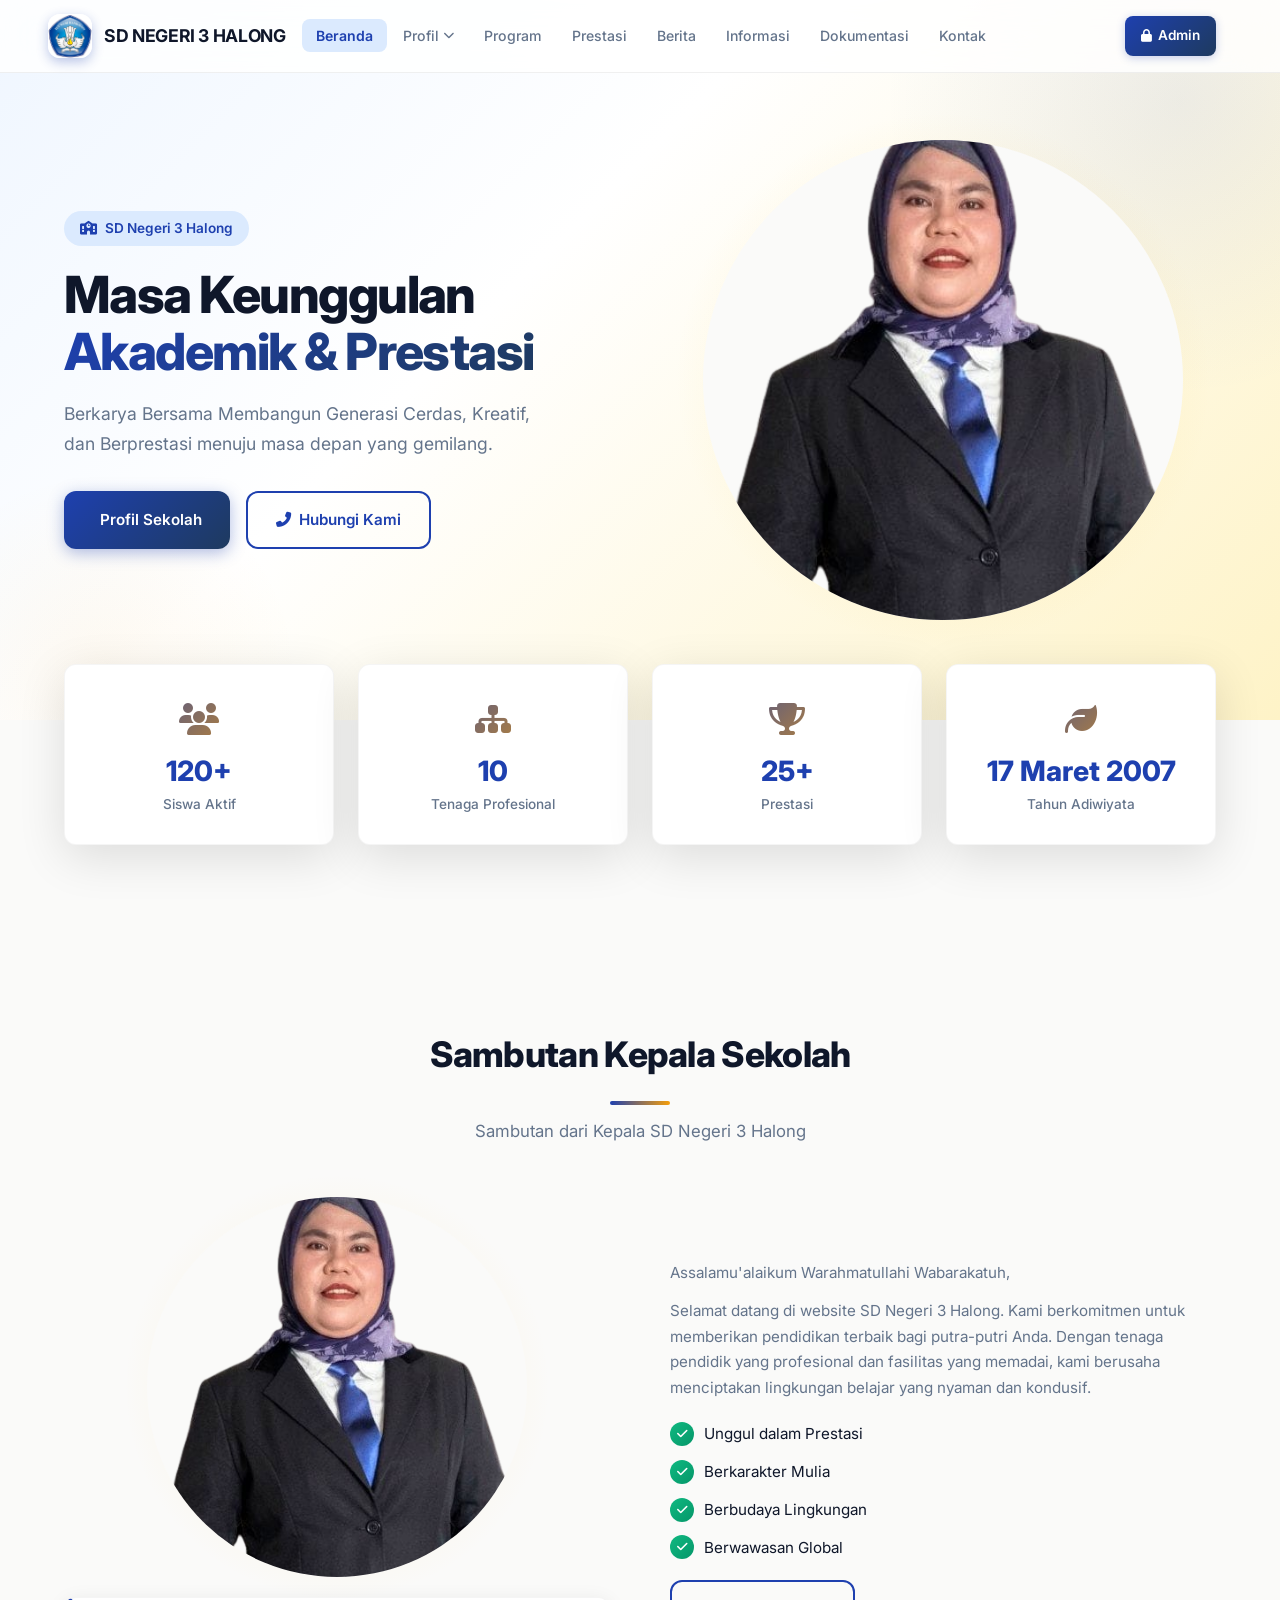
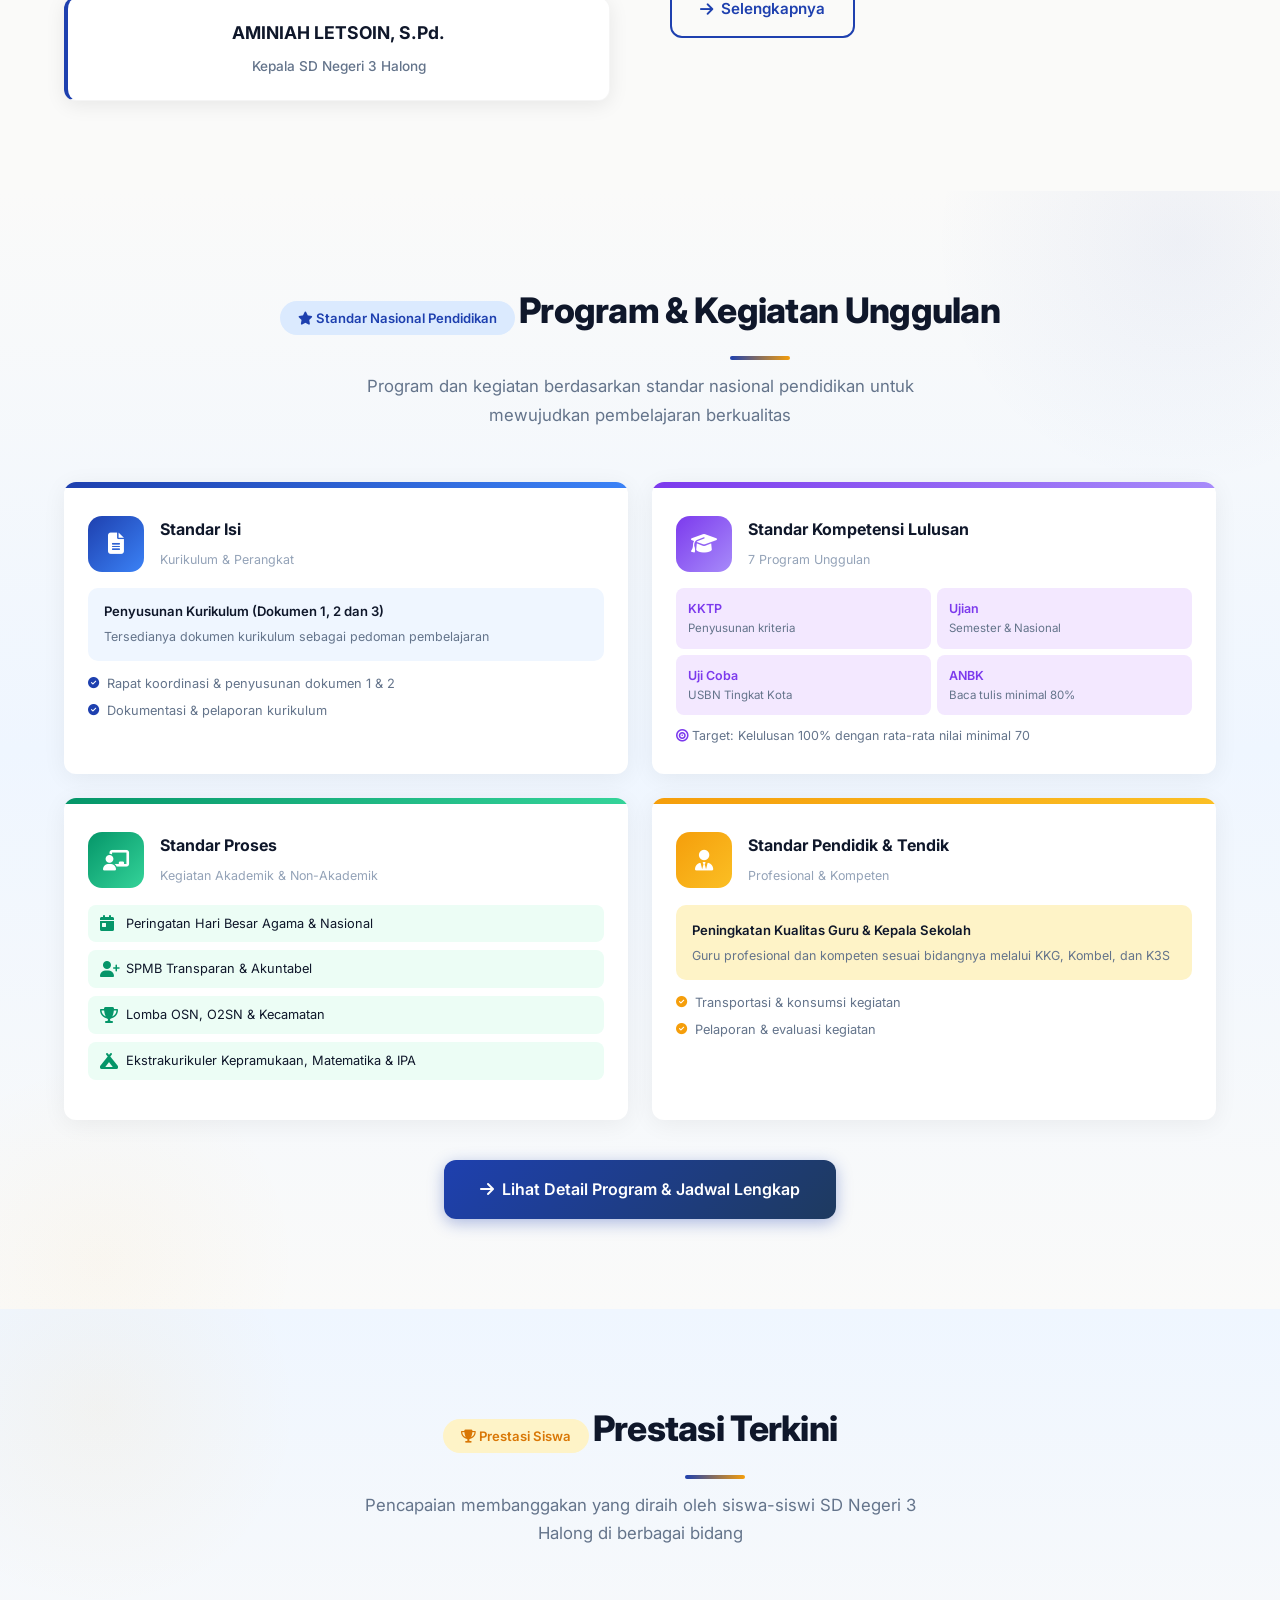
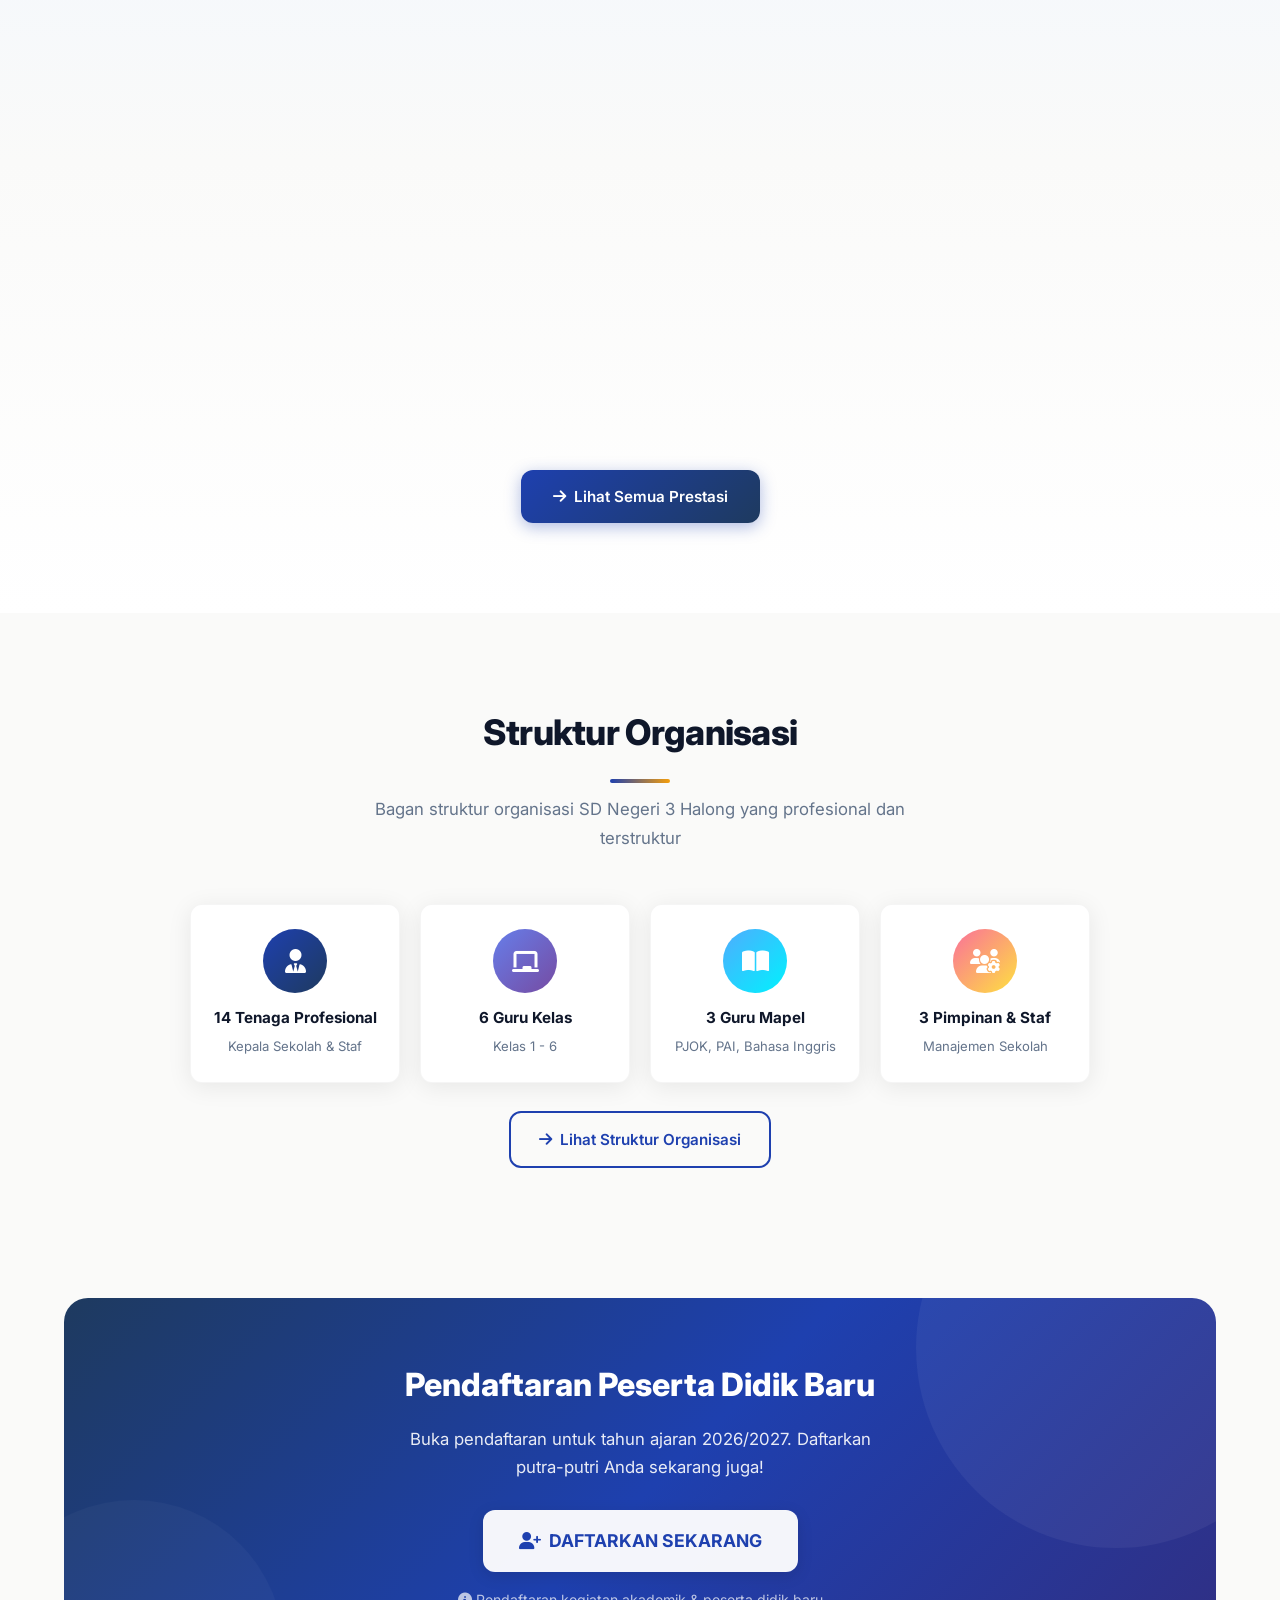
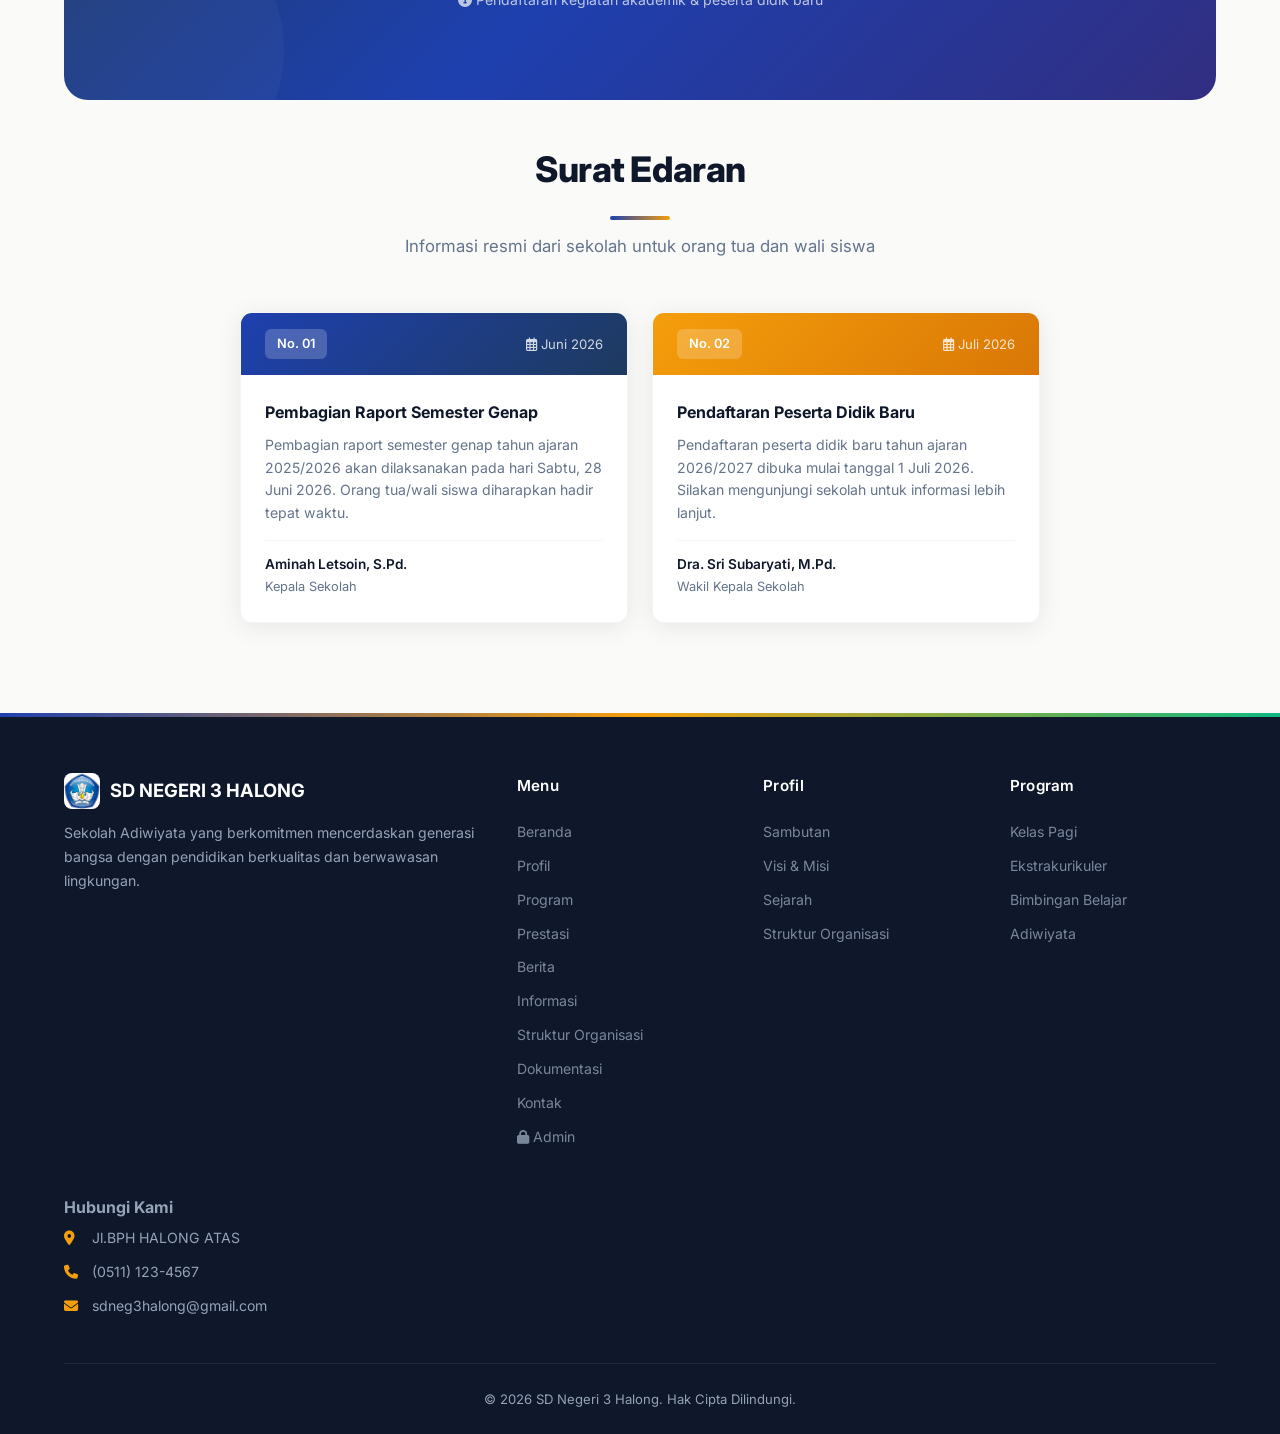
==== index.html @ df1441ca "Initial commit - Website SD Negeri 3 Halong" ====
<!DOCTYPE html>
<html lang="id">

<head>
  <meta charset="UTF-8">
  <meta name="viewport" content="width=device-width, initial-scale=1.0">
  <title>SD NEGERI 3 HALONG - Beranda</title>
  <link rel="stylesheet" href="styles.css">
  <link href="https://fonts.googleapis.com/css2?family=Inter:wght@400;500;600;700;800&display=swap" rel="stylesheet">
  <link rel="stylesheet" href="https://cdnjs.cloudflare.com/ajax/libs/font-awesome/6.5.0/css/all.min.css">
  <style>
    /* ===== PROGRAM UNGGULAN GRID RESPONSIVE ===== */
    .program-unggulan-grid {
      display: grid;
      grid-template-columns: repeat(2, 1fr);
      gap: 24px;
    }

    @media (max-width: 768px) {
      .program-unggulan-grid {
        grid-template-columns: 1fr;
      }
    }

    /* ===== PRESTASI HOVER ANIMATIONS (Beranda) ===== */
    #homePrestasiGrid .news-card {
      position: relative;
      overflow: hidden;
      transition: transform 0.4s cubic-bezier(.4, 0, .2, 1), box-shadow 0.4s cubic-bezier(.4, 0, .2, 1), border-color 0.4s ease;
    }

    /* Top accent bar that reveals on hover */
    #homePrestasiGrid .news-card::after {
      content: '';
      position: absolute;
      top: 0;
      left: 0;
      right: 0;
      height: 4px;
      background: linear-gradient(90deg, var(--primary), var(--accent));
      transform: scaleX(0);
      transition: transform .45s cubic-bezier(.4, 0, .2, 1);
      transform-origin: left;
      z-index: 5;
    }

    #homePrestasiGrid .news-card:hover::after {
      transform: scaleX(1);
    }

    /* Shine sweep overlay (GPU-accelerated) */
    #homePrestasiGrid .news-card::before {
      content: '';
      position: absolute;
      top: 0;
      left: 0;
      width: 50%;
      height: 100%;
      background: linear-gradient(90deg, transparent, rgba(255, 255, 255, .12), transparent);
      z-index: 4;
      transform: translateX(-150%);
      transition: transform .6s cubic-bezier(.4, 0, .2, 1);
      pointer-events: none;
    }

    #homePrestasiGrid .news-card:hover::before {
      transform: translateX(300%);
    }

    /* Image zoom on hover */
    #homePrestasiGrid .news-card .news-image img {
      transition: transform .6s cubic-bezier(.4, 0, .2, 1);
    }

    #homePrestasiGrid .news-card:hover .news-image img {
      transform: scale(1.15);
    }

    /* Subtle content highlight */
    #homePrestasiGrid .news-card .news-content {
      transition: background .4s ease;
    }

    #homePrestasiGrid .news-card:hover .news-content {
      background: linear-gradient(180deg, transparent, var(--primary-lighter));
    }

    /* Category badge slide-up */
    #homePrestasiGrid .news-card .news-image>span {
      transition: all .35s cubic-bezier(.4, 0, .2, 1);
      bottom: 10px !important;
    }

    #homePrestasiGrid .news-card:hover .news-image>span {
      transform: translateY(-4px);
      box-shadow: 0 4px 14px rgba(0, 0, 0, .18);
    }

    /* Title color shift */
    #homePrestasiGrid .news-card .news-content h3 {
      transition: color .35s ease;
    }

    #homePrestasiGrid .news-card:hover .news-content h3 {
      color: var(--primary);
    }

    /* Arrow animation on read-more */
    #homePrestasiGrid .news-card .read-more i {
      transition: transform .35s ease;
    }

    #homePrestasiGrid .news-card:hover .read-more i {
      transform: translateX(6px);
    }

    /* Date badge subtle highlight (no layout shift) */
    #homePrestasiGrid .news-card .news-date {
      transition: background .35s ease, color .35s ease, box-shadow .35s ease;
      padding: 3px 12px;
      border-radius: 6px;
      background: var(--primary-lighter);
      color: var(--primary);
    }

    #homePrestasiGrid .news-card:hover .news-date {
      background: var(--primary);
      color: #fff;
      box-shadow: 0 2px 10px rgba(30, 64, 175, .25);
    }

    /* Hover lift is more dramatic */
    #homePrestasiGrid .news-card:hover {
      transform: translateY(-10px);
      box-shadow: 0 20px 50px rgba(0, 0, 0, .14);
      border-color: var(--primary-light);
    }
  </style>
</head>

<body>
  <!-- NAVBAR -->
  <nav class="navbar">
    <div class="container navbar-content">
      <a href="index.html" class="nav-brand">
        <div class="nav-logo-icon">
          <img src="img/profil/logo.jpg" alt="SD NEGERI 3 HALONG">
        </div>
        <div>
          <h1>SD NEGERI 3 HALONG</h1>
        </div>
      </a>
      <button class="mobile-menu-btn" onclick="toggleMobileMenu()" aria-label="Menu">
        <i class="fas fa-bars"></i>
      </button>
      <ul class="nav-links" id="mobileMenu">
        <li><a href="index.html" class="active">Beranda</a></li>
        <li class="nav-item">
          <a href="sambutan.html">Profil <i class="fas fa-chevron-down dropdown-icon"></i></a>
          <div class="nav-dropdown">
            <a href="sambutan.html"><i class="fas fa-greeting"></i> Sambutan</a>
            <a href="visi-misi.html"><i class="fas fa-bullseye"></i> Visi & Misi</a>
            <a href="sejarah.html"><i class="fas fa-history"></i> Sejarah</a>
            <a href="guru.html"><i class="fas fa-sitemap"></i> Struktur Organisasi</a>
          </div>
        </li>
        <li><a href="program.html">Program</a></li>

        <li><a href="prestasi.html">Prestasi</a></li>
        <li><a href="berita.html">Berita</a></li>
        <li><a href="informasi.html">Informasi</a></li>
        <li><a href="galeri.html">Dokumentasi</a></li>
        <li><a href="kontak.html">Kontak</a></li>
      </ul>
      <a href="login.html" class="nav-login-link"><i class="fas fa-lock"></i> Admin</a>
    </div>
  </nav>

  <!-- HERO SECTION -->
  <section class="hero">
    <div class="container hero-content">
      <div class="hero-text">
        <span
          style="display: inline-flex; align-items: center; gap: 8px; background: var(--primary-light); color: var(--primary); padding: 6px 16px; border-radius: 20px; font-size: .85rem; font-weight: 600; margin-bottom: 20px;">
          <i class="fas fa-school"></i> SD Negeri 3 Halong
        </span>
        <h1>Masa Keunggulan<br><span>Akademik & Prestasi</span></h1>
        <p>Berkarya Bersama Membangun Generasi Cerdas, Kreatif, dan Berprestasi menuju masa depan yang gemilang.</p>
        <div class="hero-buttons">
          <a href="sambutan.html" class="btn btn-primary">
            <i class="fas fa-greeting"></i> Profil Sekolah
          </a>
          <a href="kontak.html" class="btn btn-outline">
            <i class="fas fa-phone-alt"></i> Hubungi Kami
          </a>
        </div>
      </div>
      <div class="hero-image">
        <div class="placeholder">
          <img src="img/profil/foto.png" alt="Profil SD Negeri 3 Halong">
        </div>
      </div>
    </div>
  </section>

  <!-- STATS -->
  <section class="section" style="padding-top: 0;">
    <div class="container">
      <div class="stats">
        <div class="stat-card animate-on-scroll">
          <div class="icon"><i class="fas fa-users"></i></div>
          <div class="number">120+</div>
          <div class="label">Siswa Aktif</div>
        </div>
        <div class="stat-card animate-on-scroll">
          <div class="icon"><i class="fas fa-sitemap"></i></div>
          <div class="number">10</div>
          <div class="label">Tenaga Profesional</div>
        </div>
        <div class="stat-card animate-on-scroll">
          <div class="icon"><i class="fas fa-trophy"></i></div>
          <div class="number">25+</div>
          <div class="label">Prestasi</div>
        </div>
        <div class="stat-card animate-on-scroll">
          <div class="icon"><i class="fas fa-leaf"></i></div>
          <div class="number">17 Maret 2007</div>
          <div class="label">Tahun Adiwiyata</div>
        </div>
      </div>
    </div>
  </section>

  <!-- SAMBUTAN -->
  <section class="section">
    <div class="container">
      <div class="section-title animate-on-scroll">
        <h2>Sambutan Kepala Sekolah</h2>
        <p>Sambutan dari Kepala SD Negeri 3 Halong</p>
      </div>
      <div class="about-content animate-on-scroll">
        <div class="about-image">
          <div class="kepsek-avatar">
            <img src="img/profil/foto.png" alt="Kepala SD Negeri 3 Halong">
          </div>
          <div class="kepsek-name-card">
            <h3>AMINIAH LETSOIN, S.Pd.</h3>
            <span>Kepala SD Negeri 3 Halong</span>
          </div>
        </div>
        <div class="about-text">
          <p>Assalamu'alaikum Warahmatullahi Wabarakatuh,</p>
          <p>Selamat datang di website SD Negeri 3 Halong. Kami berkomitmen untuk memberikan pendidikan terbaik bagi
            putra-putri Anda. Dengan tenaga pendidik yang profesional dan fasilitas yang memadai, kami berusaha
            menciptakan lingkungan belajar yang nyaman dan kondusif.</p>
          <ul class="about-list">
            <li><span class="check"><i class="fas fa-check"></i></span> Unggul dalam Prestasi</li>
            <li><span class="check"><i class="fas fa-check"></i></span> Berkarakter Mulia</li>
            <li><span class="check"><i class="fas fa-check"></i></span> Berbudaya Lingkungan</li>
            <li><span class="check"><i class="fas fa-check"></i></span> Berwawasan Global</li>
          </ul>
          <div style="margin-top: 20px;">
            <a href="sambutan.html" class="btn btn-outline">
              <i class="fas fa-arrow-right"></i> Selengkapnya
            </a>
          </div>
        </div>
      </div>
    </div>
  </section>

  <!-- PROGRAM UNGGULAN (BERDASARKAN PROGRAM BARU) -->
  <section class="section"
    style="background: linear-gradient(180deg, var(--bg) 0%, var(--primary-lighter) 50%, var(--bg) 100%); position: relative; overflow: hidden;">
    <div
      style="position: absolute; width: 500px; height: 500px; border-radius: 50%; background: radial-gradient(circle, rgba(30,64,175,.05) 0%, transparent 70%); top: -200px; right: -150px; pointer-events: none;">
    </div>
    <div
      style="position: absolute; width: 400px; height: 400px; border-radius: 50%; background: radial-gradient(circle, rgba(245,158,11,.04) 0%, transparent 70%); bottom: -150px; left: -100px; pointer-events: none;">
    </div>

    <div class="container" style="position: relative; z-index: 1;">
      <div class="section-title animate-on-scroll">
        <span
          style="display: inline-block; background: var(--primary-light); color: var(--primary); padding: 6px 18px; border-radius: 20px; font-size: .82rem; font-weight: 600; margin-bottom: 12px;">
          <i class="fas fa-star"></i> Standar Nasional Pendidikan
        </span>
        <h2>Program & Kegiatan Unggulan</h2>
        <p>Program dan kegiatan berdasarkan standar nasional pendidikan untuk mewujudkan pembelajaran berkualitas</p>
      </div>

      <div class="program-unggulan-grid">
        <!-- Standar Isi -->
        <div class="card animate-on-scroll"
          style="padding: 0; overflow: hidden; border: none; box-shadow: 0 4px 24px rgba(0,0,0,.06);"
          onmouseover="this.style.transform='translateY(-8px)';this.style.boxShadow='0 16px 40px rgba(0,0,0,.1)'"
          onmouseout="this.style.transform='';this.style.boxShadow='0 4px 24px rgba(0,0,0,.06)'">
          <div style="height: 6px; background: linear-gradient(90deg, #1e40af, #3b82f6);"></div>
          <div style="padding: 28px 24px;">
            <div style="display: flex; align-items: center; gap: 16px; margin-bottom: 16px;">
              <div
                style="width: 56px; height: 56px; border-radius: 14px; background: linear-gradient(135deg, #1e40af, #3b82f6); display: flex; align-items: center; justify-content: center; font-size: 1.3rem; color: #fff; flex-shrink: 0;">
                <i class="fas fa-file-alt"></i>
              </div>
              <div>
                <h3 style="font-size: 1rem; font-weight: 700; color: var(--text); margin-bottom: 2px;">Standar Isi</h3>
                <span style="font-size: .78rem; color: var(--text-lighter);">Kurikulum & Perangkat</span>
              </div>
            </div>
            <div
              style="background: var(--primary-lighter); border-radius: 10px; padding: 14px 16px; margin-bottom: 12px;">
              <p style="font-size: .82rem; color: var(--text); font-weight: 600; line-height: 1.5;">Penyusunan Kurikulum
                (Dokumen 1, 2 dan 3)</p>
              <p style="font-size: .78rem; color: var(--text-light); margin-top: 4px;">Tersedianya dokumen kurikulum
                sebagai pedoman pembelajaran</p>
            </div>
            <div style="display: flex; flex-direction: column; gap: 5px;">
              <div style="display: flex; align-items: center; gap: 8px; font-size: .8rem; color: var(--text-light);">
                <i class="fas fa-check-circle" style="color: #1e40af; font-size: .7rem;"></i> Rapat koordinasi &
                penyusunan dokumen 1 & 2
              </div>
              <div style="display: flex; align-items: center; gap: 8px; font-size: .8rem; color: var(--text-light);">
                <i class="fas fa-check-circle" style="color: #1e40af; font-size: .7rem;"></i> Dokumentasi & pelaporan
                kurikulum
              </div>
            </div>
          </div>
        </div>

        <!-- Standar Kompetensi Lulusan -->
        <div class="card animate-on-scroll"
          style="padding: 0; overflow: hidden; border: none; box-shadow: 0 4px 24px rgba(0,0,0,.06); transition-delay: .1s;"
          onmouseover="this.style.transform='translateY(-8px)';this.style.boxShadow='0 16px 40px rgba(0,0,0,.1)'"
          onmouseout="this.style.transform='';this.style.boxShadow='0 4px 24px rgba(0,0,0,.06)'">
          <div style="height: 6px; background: linear-gradient(90deg, #7c3aed, #a78bfa);"></div>
          <div style="padding: 28px 24px;">
            <div style="display: flex; align-items: center; gap: 16px; margin-bottom: 16px;">
              <div
                style="width: 56px; height: 56px; border-radius: 14px; background: linear-gradient(135deg, #7c3aed, #a78bfa); display: flex; align-items: center; justify-content: center; font-size: 1.3rem; color: #fff; flex-shrink: 0;">
                <i class="fas fa-graduation-cap"></i>
              </div>
              <div>
                <h3 style="font-size: 1rem; font-weight: 700; color: var(--text); margin-bottom: 2px;">Standar
                  Kompetensi Lulusan</h3>
                <span style="font-size: .78rem; color: var(--text-lighter);">7 Program Unggulan</span>
              </div>
            </div>
            <div style="display: grid; grid-template-columns: 1fr 1fr; gap: 6px; margin-bottom: 12px;">
              <div style="background: #f3e8ff; border-radius: 8px; padding: 10px 12px;">
                <p style="font-size: .78rem; font-weight: 600; color: #7c3aed;">KKTP</p>
                <p style="font-size: .72rem; color: var(--text-light);">Penyusunan kriteria</p>
              </div>
              <div style="background: #f3e8ff; border-radius: 8px; padding: 10px 12px;">
                <p style="font-size: .78rem; font-weight: 600; color: #7c3aed;">Ujian</p>
                <p style="font-size: .72rem; color: var(--text-light);">Semester & Nasional</p>
              </div>
              <div style="background: #f3e8ff; border-radius: 8px; padding: 10px 12px;">
                <p style="font-size: .78rem; font-weight: 600; color: #7c3aed;">Uji Coba</p>
                <p style="font-size: .72rem; color: var(--text-light);">USBN Tingkat Kota</p>
              </div>
              <div style="background: #f3e8ff; border-radius: 8px; padding: 10px 12px;">
                <p style="font-size: .78rem; font-weight: 600; color: #7c3aed;">ANBK</p>
                <p style="font-size: .72rem; color: var(--text-light);">Baca tulis minimal 80%</p>
              </div>
            </div>
            <p style="font-size: .78rem; color: var(--text-light); line-height: 1.5;"><i class="fas fa-bullseye"
                style="color: #7c3aed;"></i> Target: Kelulusan 100% dengan rata-rata nilai minimal 70</p>
          </div>
        </div>

        <!-- Standar Proses -->
        <div class="card animate-on-scroll"
          style="padding: 0; overflow: hidden; border: none; box-shadow: 0 4px 24px rgba(0,0,0,.06); transition-delay: .2s;"
          onmouseover="this.style.transform='translateY(-8px)';this.style.boxShadow='0 16px 40px rgba(0,0,0,.1)'"
          onmouseout="this.style.transform='';this.style.boxShadow='0 4px 24px rgba(0,0,0,.06)'">
          <div style="height: 6px; background: linear-gradient(90deg, #059669, #34d399);"></div>
          <div style="padding: 28px 24px;">
            <div style="display: flex; align-items: center; gap: 16px; margin-bottom: 16px;">
              <div
                style="width: 56px; height: 56px; border-radius: 14px; background: linear-gradient(135deg, #059669, #34d399); display: flex; align-items: center; justify-content: center; font-size: 1.3rem; color: #fff; flex-shrink: 0;">
                <i class="fas fa-chalkboard-teacher"></i>
              </div>
              <div>
                <h3 style="font-size: 1rem; font-weight: 700; color: var(--text); margin-bottom: 2px;">Standar Proses
                </h3>
                <span style="font-size: .78rem; color: var(--text-lighter);">Kegiatan Akademik & Non-Akademik</span>
              </div>
            </div>
            <div style="display: flex; flex-direction: column; gap: 8px; margin-bottom: 12px;">
              <div
                style="display: flex; align-items: center; gap: 10px; padding: 8px 12px; background: #ecfdf5; border-radius: 8px;">
                <i class="fas fa-calendar-day" style="color: #059669; width: 16px;"></i>
                <span style="font-size: .8rem; color: var(--text);">Peringatan Hari Besar Agama & Nasional</span>
              </div>
              <div
                style="display: flex; align-items: center; gap: 10px; padding: 8px 12px; background: #ecfdf5; border-radius: 8px;">
                <i class="fas fa-user-plus" style="color: #059669; width: 16px;"></i>
                <span style="font-size: .8rem; color: var(--text);">SPMB Transparan & Akuntabel</span>
              </div>
              <div
                style="display: flex; align-items: center; gap: 10px; padding: 8px 12px; background: #ecfdf5; border-radius: 8px;">
                <i class="fas fa-trophy" style="color: #059669; width: 16px;"></i>
                <span style="font-size: .8rem; color: var(--text);">Lomba OSN, O2SN & Kecamatan</span>
              </div>
              <div
                style="display: flex; align-items: center; gap: 10px; padding: 8px 12px; background: #ecfdf5; border-radius: 8px;">
                <i class="fas fa-campground" style="color: #059669; width: 16px;"></i>
                <span style="font-size: .8rem; color: var(--text);">Ekstrakurikuler Kepramukaan, Matematika & IPA</span>
              </div>
            </div>
          </div>
        </div>

        <!-- Standar Pendidik dan Tenaga Kependidikan -->
        <div class="card animate-on-scroll"
          style="padding: 0; overflow: hidden; border: none; box-shadow: 0 4px 24px rgba(0,0,0,.06); transition-delay: .3s;"
          onmouseover="this.style.transform='translateY(-8px)';this.style.boxShadow='0 16px 40px rgba(0,0,0,.1)'"
          onmouseout="this.style.transform='';this.style.boxShadow='0 4px 24px rgba(0,0,0,.06)'">
          <div style="height: 6px; background: linear-gradient(90deg, #f59e0b, #fbbf24);"></div>
          <div style="padding: 28px 24px;">
            <div style="display: flex; align-items: center; gap: 16px; margin-bottom: 16px;">
              <div
                style="width: 56px; height: 56px; border-radius: 14px; background: linear-gradient(135deg, #f59e0b, #fbbf24); display: flex; align-items: center; justify-content: center; font-size: 1.3rem; color: #fff; flex-shrink: 0;">
                <i class="fas fa-user-tie"></i>
              </div>
              <div>
                <h3 style="font-size: 1rem; font-weight: 700; color: var(--text); margin-bottom: 2px;">Standar Pendidik
                  & Tendik</h3>
                <span style="font-size: .78rem; color: var(--text-lighter);">Profesional & Kompeten</span>
              </div>
            </div>
            <div style="background: #fef3c7; border-radius: 10px; padding: 14px 16px; margin-bottom: 12px;">
              <p style="font-size: .82rem; font-weight: 600; color: var(--text);">Peningkatan Kualitas Guru & Kepala
                Sekolah</p>
              <p style="font-size: .78rem; color: var(--text-light); margin-top: 4px;">Guru profesional dan kompeten
                sesuai bidangnya melalui KKG, Kombel, dan K3S</p>
            </div>
            <div style="display: flex; flex-direction: column; gap: 5px;">
              <div style="display: flex; align-items: center; gap: 8px; font-size: .8rem; color: var(--text-light);">
                <i class="fas fa-check-circle" style="color: #f59e0b; font-size: .7rem;"></i> Transportasi & konsumsi
                kegiatan
              </div>
              <div style="display: flex; align-items: center; gap: 8px; font-size: .8rem; color: var(--text-light);">
                <i class="fas fa-check-circle" style="color: #f59e0b; font-size: .7rem;"></i> Pelaporan & evaluasi
                kegiatan
              </div>
            </div>
          </div>
        </div>
      </div>

      <div style="text-align: center; margin-top: 40px;" class="animate-on-scroll">
        <a href="program.html" class="btn btn-primary" style="padding: 16px 36px; font-size: 1rem;">
          <i class="fas fa-arrow-right"></i> Lihat Detail Program & Jadwal Lengkap
        </a>
      </div>
    </div>
  </section>

  <!-- PRESTASI -->
  <section class="section"
    style="background: linear-gradient(180deg, var(--primary-lighter) 0%, var(--bg) 50%, var(--white) 100%); position: relative; overflow: hidden;">
    <div
      style="position: absolute; width: 400px; height: 400px; border-radius: 50%; background: radial-gradient(circle, rgba(245,158,11,.05) 0%, transparent 70%); top: -100px; left: -100px; pointer-events: none;">
    </div>
    <div class="container" style="position: relative; z-index: 1;">
      <div class="section-title animate-on-scroll">
        <span
          style="display: inline-block; background: var(--accent-light); color: var(--accent-dark); padding: 6px 18px; border-radius: 20px; font-size: .82rem; font-weight: 600; margin-bottom: 12px;">
          <i class="fas fa-trophy"></i> Prestasi Siswa
        </span>
        <h2>Prestasi Terkini</h2>
        <p>Pencapaian membanggakan yang diraih oleh siswa-siswi SD Negeri 3 Halong di berbagai bidang</p>
      </div>
      <div class="news-grid" id="homePrestasiGrid">
        <!-- Rendering dynamic... -->
      </div>
      <div style="text-align: center; margin-top: 36px;" class="animate-on-scroll">
        <a href="prestasi.html" class="btn btn-primary" style="padding: 14px 32px;">
          <i class="fas fa-arrow-right"></i> Lihat Semua Prestasi
        </a>
      </div>
    </div>
  </section>

  <!-- TENAGA PENDIDIK -->
  <section class="section" style="background: var(--bg);">
    <div class="container">
      <div class="section-title animate-on-scroll">
        <h2>Struktur Organisasi</h2>
        <p>Bagan struktur organisasi SD Negeri 3 Halong yang profesional dan terstruktur</p>
      </div>
      <div
        style="display: grid; grid-template-columns: repeat(auto-fit, minmax(200px, 1fr)); gap: 20px; max-width: 900px; margin: 0 auto;">
        <div class="card animate-on-scroll" style="text-align: center; padding: 24px 16px;">
          <div
            style="width: 64px; height: 64px; border-radius: 50%; background: linear-gradient(135deg, var(--primary), var(--primary-dark)); display: flex; align-items: center; justify-content: center; font-size: 1.5rem; color: #fff; margin: 0 auto 12px;">
            <i class="fas fa-user-tie"></i>
          </div>
          <h4 style="font-size: .95rem; font-weight: 700; margin-bottom: 4px;">14 Tenaga Profesional</h4>
          <p style="font-size: .82rem; color: var(--text-light);">Kepala Sekolah & Staf</p>
        </div>
        <div class="card animate-on-scroll" style="text-align: center; padding: 24px 16px;">
          <div
            style="width: 64px; height: 64px; border-radius: 50%; background: linear-gradient(135deg, #667eea, #764ba2); display: flex; align-items: center; justify-content: center; font-size: 1.5rem; color: #fff; margin: 0 auto 12px;">
            <i class="fas fa-chalkboard"></i>
          </div>
          <h4 style="font-size: .95rem; font-weight: 700; margin-bottom: 4px;">6 Guru Kelas</h4>
          <p style="font-size: .82rem; color: var(--text-light);">Kelas 1 - 6</p>
        </div>
        <div class="card animate-on-scroll" style="text-align: center; padding: 24px 16px;">
          <div
            style="width: 64px; height: 64px; border-radius: 50%; background: linear-gradient(135deg, #4facfe, #00f2fe); display: flex; align-items: center; justify-content: center; font-size: 1.5rem; color: #fff; margin: 0 auto 12px;">
            <i class="fas fa-book-open"></i>
          </div>
          <h4 style="font-size: .95rem; font-weight: 700; margin-bottom: 4px;">3 Guru Mapel</h4>
          <p style="font-size: .82rem; color: var(--text-light);">PJOK, PAI, Bahasa Inggris</p>
        </div>
        <div class="card animate-on-scroll" style="text-align: center; padding: 24px 16px;">
          <div
            style="width: 64px; height: 64px; border-radius: 50%; background: linear-gradient(135deg, #fa709a, #fee140); display: flex; align-items: center; justify-content: center; font-size: 1.5rem; color: #fff; margin: 0 auto 12px;">
            <i class="fas fa-users-cog"></i>
          </div>
          <h4 style="font-size: .95rem; font-weight: 700; margin-bottom: 4px;">3 Pimpinan & Staf</h4>
          <p style="font-size: .82rem; color: var(--text-light);">Manajemen Sekolah</p>
        </div>
      </div>
      <div style="text-align: center; margin-top: 28px;">
        <a href="guru.html" class="btn btn-outline">
          <i class="fas fa-arrow-right"></i> Lihat Struktur Organisasi
        </a>
      </div>
    </div>
  </section>



  <!-- CTA PENDAFTARAN -->
  <section class="section" style="padding: 40px 0;">
    <div class="container">
      <div class="cta" style="padding: 60px 40px;">
        <h2>Pendaftaran Peserta Didik Baru</h2>
        <p>Buka pendaftaran untuk tahun ajaran 2026/2027. Daftarkan putra-putri Anda sekarang juga!</p>
        <a href="kontak.html" class="btn btn-white" style="font-size: 1.1rem; padding: 16px 36px;">
          <i class="fas fa-user-plus"></i> DAFTARKAN SEKARANG
        </a>
        <p style="margin-top: 16px; font-size: .88rem; opacity: .7;">
          <i class="fas fa-info-circle"></i> Pendaftaran kegiatan akademik & peserta didik baru
        </p>
      </div>
    </div>
  </section>

  <!-- SURAT EDARAN -->
  <section class="section" style="padding-top: 0;">
    <div class="container">
      <div class="section-title animate-on-scroll">
        <h2>Surat Edaran</h2>
        <p>Informasi resmi dari sekolah untuk orang tua dan wali siswa</p>
      </div>
      <div
        style="display: grid; grid-template-columns: repeat(auto-fit, minmax(340px, 1fr)); gap: 24px; max-width: 800px; margin: 0 auto;">
        <div class="card animate-on-scroll" style="padding: 0; overflow: hidden;">
          <div
            style="background: linear-gradient(135deg, var(--primary), var(--primary-dark)); padding: 16px 24px; display: flex; justify-content: space-between; align-items: center;">
            <span
              style="background: rgba(255,255,255,.2); color: #fff; padding: 4px 12px; border-radius: 6px; font-size: .8rem; font-weight: 600;">No.
              01</span>
            <span style="color: rgba(255,255,255,.8); font-size: .82rem;"><i class="far fa-calendar-alt"></i> Juni
              2026</span>
          </div>
          <div style="padding: 24px;">
            <h3 style="font-size: 1rem; font-weight: 700; margin-bottom: 8px;">Pembagian Raport Semester Genap</h3>
            <p style="font-size: .88rem; color: var(--text-light); line-height: 1.6; margin-bottom: 16px;">Pembagian
              raport semester genap tahun ajaran 2025/2026 akan dilaksanakan pada hari Sabtu, 28 Juni 2026. Orang
              tua/wali siswa diharapkan hadir tepat waktu.</p>
            <div style="padding-top: 12px; border-top: 1px solid #f1f5f9;">
              <p style="font-size: .85rem; font-weight: 600;">Aminah Letsoin, S.Pd.</p>
              <p style="font-size: .8rem; color: var(--text-light);">Kepala Sekolah</p>
            </div>
          </div>
        </div>
        <div class="card animate-on-scroll" style="padding: 0; overflow: hidden;">
          <div
            style="background: linear-gradient(135deg, #f59e0b, #d97706); padding: 16px 24px; display: flex; justify-content: space-between; align-items: center;">
            <span
              style="background: rgba(255,255,255,.2); color: #fff; padding: 4px 12px; border-radius: 6px; font-size: .8rem; font-weight: 600;">No.
              02</span>
            <span style="color: rgba(255,255,255,.8); font-size: .82rem;"><i class="far fa-calendar-alt"></i> Juli
              2026</span>
          </div>
          <div style="padding: 24px;">
            <h3 style="font-size: 1rem; font-weight: 700; margin-bottom: 8px;">Pendaftaran Peserta Didik Baru</h3>
            <p style="font-size: .88rem; color: var(--text-light); line-height: 1.6; margin-bottom: 16px;">Pendaftaran
              peserta didik baru tahun ajaran 2026/2027 dibuka mulai tanggal 1 Juli 2026. Silakan mengunjungi sekolah
              untuk informasi lebih lanjut.</p>
            <div style="padding-top: 12px; border-top: 1px solid #f1f5f9;">
              <p style="font-size: .85rem; font-weight: 600;">Dra. Sri Subaryati, M.Pd.</p>
              <p style="font-size: .8rem; color: var(--text-light);">Wakil Kepala Sekolah</p>
            </div>
          </div>
        </div>
      </div>
    </div>
  </section>

  <!-- FOOTER -->
  <footer class="footer">
    <div class="container">
      <div class="footer-grid">
        <div class="footer-brand">
          <div class="footer-logo">
            <img src="img/profil/logo.jpg" alt="SD NEGERI 3 HALONG">
            <span>SD NEGERI 3 HALONG</span>
          </div>
          <p>Sekolah Adiwiyata yang berkomitmen mencerdaskan generasi bangsa dengan pendidikan berkualitas dan
            berwawasan lingkungan.</p>
        </div>
        <div class="footer-links">
          <h4>Menu</h4>
          <ul>
            <li><a href="index.html">Beranda</a></li>
            <li><a href="sambutan.html">Profil</a></li>
            <li><a href="program.html">Program</a></li>

            <li><a href="prestasi.html">Prestasi</a></li>
            <li><a href="berita.html">Berita</a></li>
            <li><a href="informasi.html">Informasi</a></li>
            <li><a href="guru.html">Struktur Organisasi</a></li>
            <li><a href="galeri.html">Dokumentasi</a></li>
            <li><a href="kontak.html">Kontak</a></li>
            <li><a href="login.html"><i class="fas fa-lock"></i> Admin</a></li>
          </ul>
        </div>
        <div class="footer-links">
          <h4>Profil</h4>
          <ul>
            <li><a href="sambutan.html">Sambutan</a></li>
            <li><a href="visi-misi.html">Visi & Misi</a></li>
            <li><a href="sejarah.html">Sejarah</a></li>
            <li><a href="guru.html">Struktur Organisasi</a></li>
          </ul>
        </div>
        <div class="footer-links">
          <h4>Program</h4>
          <ul>
            <li><a href="program.html">Kelas Pagi</a></li>
            <li><a href="program.html">Ekstrakurikuler</a></li>
            <li><a href="program.html">Bimbingan Belajar</a></li>
            <li><a href="program.html">Adiwiyata</a></li>
          </ul>
        </div>
        <div class="footer-contact">
          <h4>Hubungi Kami</h4>
          <p><i class="fas fa-map-marker-alt"></i> Jl.BPH HALONG ATAS</p>
          <p><i class="fas fa-phone"></i> (0511) 123-4567</p>
          <p><i class="fas fa-envelope"></i> sdneg3halong@gmail.com</p>
        </div>
      </div>
      <div class="footer-bottom">
        <p>&copy; 2026 SD Negeri 3 Halong. Hak Cipta Dilindungi.</p>
      </div>
    </div>
  </footer>

  <script src="script.js"></script>

  <script>
    // ========== DATA PRESTASI (sumber data static) ==========
    var prestasiData = [
      { "id": 1, "title": "Juara 1 Olimpiade Sains Tingkat Kota", "image": "img/IMG-20260706-WA0096.jpg", "category": "Akademik", "date": "2026", "description": "Siswa SD Negeri 3 Halong meraih juara 1 Olimpiade Sains tingkat Kota Banjarmasin" },
      { "id": 2, "title": "Juara 2 Sepak Bola Antar Sekolah", "image": "img/IMG-20260706-WA0097.jpg", "category": "Olahraga", "date": "2026", "description": "Tim sepak bola SD Negeri 3 Halong meraih juara 2 dalam turnamen antar sekolah se-Kota Banjarmasin" },
      { "id": 3, "title": "Juara 1 Pidato Bahasa Indonesia", "image": "img/IMG-20260706-WA0098.jpg", "category": "Non-Akademik", "date": "2025", "description": "Siswa SD Negeri 3 Halong meraih juara 1 lomba pidato Bahasa Indonesia tingkat kabupaten" },
      { "id": 4, "title": "Penghargaan Sekolah Adiwiyata", "image": "img/IMG-20260706-WA0099.jpg", "category": "Penghargaan", "date": "2025", "description": "SD Negeri 3 Halong menerima penghargaan sebagai Sekolah Adiwiyata atas kepedulian terhadap lingkungan" },
      { "id": 5, "title": "Juara 3 Lomba Mewarnai Tingkat Provinsi", "image": "img/IMG-20260706-WA0100.jpg", "category": "Non-Akademik", "date": "2025", "description": "Siswa kelas 1 SD Negeri 3 Halong meraih juara 3 lomba mewarnai tingkat Provinsi Kalimantan Selatan" },
      { "id": 6, "title": "Medali Emas OSN Matematika", "image": "img/IMG-20260706-WA0101.jpg", "category": "Akademik", "date": "2024", "description": "Meraih medali emas Olimpiade Sains Nasional (OSN) bidang Matematika tingkat kota" },
      { "id": 7, "title": "Juara 3 Lomba Kaligrafi Tingkat Kota", "image": "img/IMG-20260706-WA0102.jpg", "category": "Non-Akademik", "date": "2024", "description": "Siswi SD Negeri 3 Halong meraih juara 3 lomba kaligrafi tingkat Kota Banjarmasin" },
      { "id": 8, "title": "Penghargaan Sekolah Sehat Tingkat Provinsi", "image": "img/IMG-20260706-WA0103.jpg", "category": "Penghargaan", "date": "2024", "description": "SD Negeri 3 Halong menerima penghargaan sebagai Sekolah Sehat tingkat Provinsi Kalimantan Selatan" },
      { "id": 9, "title": "Juara 1 Lomba Baca Puisi Tingkat Kota", "image": "img/IMG-20260706-WA0104.jpg", "category": "Non-Akademik", "date": "2024", "description": "Siswi SD Negeri 3 Halong meraih juara 1 lomba baca puisi tingkat Kota Banjarmasin" },
      { "id": 10, "title": "Juara 2 Cerdas Cermat Tingkat Kecamatan", "image": "img/IMG-20260706-WA0105.jpg", "category": "Akademik", "date": "2024", "description": "Tim cerdas cermat SD Negeri 3 Halong meraih juara 2 tingkat Kecamatan Halong" },
      { "id": 11, "title": "Juara 3 Lomba Menggambar Tingkat Provinsi", "image": "img/IMG-20260706-WA0106.jpg", "category": "Non-Akademik", "date": "2023", "description": "Siswa SD Negeri 3 Halong meraih juara 3 lomba menggambar tingkat Provinsi Kalimantan Selatan" },
      { "id": 12, "title": "Penghargaan Sekolah Ramah Anak", "image": "img/IMG-20260706-WA0107.jpg", "category": "Penghargaan", "date": "2023", "description": "SD Negeri 3 Halong menerima penghargaan sebagai Sekolah Ramah Anak dari Pemerintah Kota" },
      { "id": 13, "title": "Juara 1 Lomba Tari Tradisional Tingkat Kota", "image": "img/IMG-20260706-WA0108.jpg", "category": "Non-Akademik", "date": "2026", "description": "Siswi SD Negeri 3 Halong meraih juara 1 lomba tari tradisional tingkat Kota Banjarmasin" },
      { "id": 14, "title": "Juara 2 Pramuka Tingkat Kecamatan", "image": "img/IMG-20260706-WA0109.jpg", "category": "Non-Akademik", "date": "2026", "description": "Regu Pramuka SD Negeri 3 Halong meraih juara 2 dalam lomba pramuka tingkat Kecamatan Halong" },
      { "id": 15, "title": "Juara Harapan 1 Olimpiade IPA Tingkat Provinsi", "image": "img/IMG-20260706-WA0110.jpg", "category": "Akademik", "date": "2026", "description": "Siswa SD Negeri 3 Halong meraih juara harapan 1 Olimpiade IPA tingkat Provinsi Kalimantan Selatan" },
      { "id": 16, "title": "Penghargaan Sekolah Inklusi Terbaik", "image": "img/IMG-20260706-WA0111.jpg", "category": "Penghargaan", "date": "2026", "description": "SD Negeri 3 Halong menerima penghargaan sebagai Sekolah Inklusi Terbaik dari Dinas Pendidikan Kota" },
      { "id": 17, "title": "Juara 1 Lomba Cipta Puisi Tingkat Provinsi", "image": "img/IMG-20260706-WA0112.jpg", "category": "Non-Akademik", "date": "2026", "description": "Siswi SD Negeri 3 Halong meraih juara 1 lomba cipta puisi tingkat Provinsi Kalimantan Selatan" },
      { "id": 18, "title": "Juara 2 Tenis Meja Tingkat Kota", "image": "img/IMG-20260706-WA0113.jpg", "category": "Olahraga", "date": "2026", "description": "Siswa SD Negeri 3 Halong meraih juara 2 tenis meja dalam ajang O2SN tingkat Kota Banjarmasin" },
      { "id": 19, "title": "Juara Harapan 1 Olimpiade Matematika Tingkat Provinsi", "image": "img/IMG-20260706-WA0114.jpg", "category": "Akademik", "date": "2025", "description": "Siswa SD Negeri 3 Halong meraih juara harapan 1 Olimpiade Matematika tingkat Provinsi Kalimantan Selatan" },
      { "id": 20, "title": "Penghargaan Sekolah Adiwiyata Mandiri", "image": "img/IMG-20260706-WA0115.jpg", "category": "Penghargaan", "date": "2025", "description": "SD Negeri 3 Halong menerima penghargaan sebagai Sekolah Adiwiyata Mandiri dari Kementerian Lingkungan Hidup" },
      { "id": 21, "title": "Juara 1 Lomba MTQ Tingkat Kecamatan", "image": "img/IMG-20260706-WA0120.jpg", "category": "Non-Akademik", "date": "2026", "description": "Siswa SD Negeri 3 Halong meraih juara 1 Musabaqah Tilawatil Quran (MTQ) tingkat Kecamatan Halong" },
      { "id": 22, "title": "Juara 3 Bulu Tangkis Tingkat Kota", "image": "img/IMG-20260706-WA0121.jpg", "category": "Olahraga", "date": "2026", "description": "Siswa SD Negeri 3 Halong meraih juara 3 cabang olahraga bulu tangkis dalam ajang O2SN tingkat Kota Banjarmasin" },
      { "id": 23, "title": "Juara 2 Lomba Pidato Bahasa Inggris", "image": "img/IMG-20260706-WA0122.jpg", "category": "Non-Akademik", "date": "2025", "description": "Siswi SD Negeri 3 Halong meraih juara 2 lomba pidato Bahasa Inggris tingkat Kota Banjarmasin" },
      { "id": 24, "title": "Penghargaan Sekolah Bebas Narkoba", "image": "img/IMG-20260706-WA0123.jpg", "category": "Penghargaan", "date": "2025", "description": "SD Negeri 3 Halong menerima penghargaan sebagai Sekolah Bebas Narkoba dari Badan Narkotika Nasional Kota" },
      { "id": 25, "title": "Juara 1 Lomba PBB Tingkat Kota", "image": "img/IMG-20260706-WA0124.jpg", "category": "Non-Akademik", "date": "2026", "description": "Regu PBB SD Negeri 3 Halong meraih juara 1 lomba Peraturan Baris Berbaris (PBB) tingkat Kota Banjarmasin" },
      { "id": 26, "title": "Juara Harapan 1 Karya Ilmiah Remaja", "image": "img/IMG-20260706-WA0125.jpg", "category": "Akademik", "date": "2026", "description": "Siswa SD Negeri 3 Halong meraih juara harapan 1 lomba Karya Ilmiah Remaja (KIR) tingkat Provinsi Kalimantan Selatan" },
      { "id": 27, "title": "Juara 2 Fashion Show Tingkat Kota", "image": "img/IMG-20260706-WA0126.jpg", "category": "Non-Akademik", "date": "2026", "description": "Siswi SD Negeri 3 Halong meraih juara 2 lomba fashion show pakaian adat tingkat Kota Banjarmasin" }
    ];

    // ========== RENDER PRESTASI DI HALAMAN BERANDA ==========
    const PRESTASI_ADMIN_KEY = 'sdN3Halong_prestasi_admin';

    const categoryColors = {
      'Akademik': { bg: '#dbeafe', text: '#2563eb', icon: 'fa-graduation-cap', gradient: 'linear-gradient(135deg, #667eea, #764ba2)' },
      'Olahraga': { bg: '#dcfce7', text: '#16a34a', icon: 'fa-running', gradient: 'linear-gradient(135deg, #f093fb, #f5576c)' },
      'Non-Akademik': { bg: '#f3e8ff', text: '#9333ea', icon: 'fa-palette', gradient: 'linear-gradient(135deg, #4facfe, #00f2fe)' },
      'Penghargaan': { bg: '#fef3c7', text: '#d97706', icon: 'fa-award', gradient: 'linear-gradient(135deg, #43e97b, #38f9d7)' }
    };

    function getAllPrestasi() {
      var staticData = prestasiData.map(function (item, idx) {
        return Object.assign({}, item, { _isAdmin: false, _sortKey: idx });
      });
      var adminData = [];
      try {
        var raw = localStorage.getItem(PRESTASI_ADMIN_KEY);
        if (raw) adminData = JSON.parse(raw);
      } catch (e) { }
      var adminMapped = adminData.map(function (item) {
        return {
          id: item.id, title: item.title, image: item.dataUrl,
          category: item.category, date: item.date, description: item.description,
          _isAdmin: true, _sortKey: Date.now() - new Date(item.createdAt || Date.now()).getTime()
        };
      });
      return adminMapped.concat(staticData);
    }

    function renderHomePrestasi() {
      var allPrestasi = getAllPrestasi();

      // Sort by date descending, then by newest first
      allPrestasi.sort(function (a, b) {
        var yearDiff = parseInt(b.date || 0) - parseInt(a.date || 0);
        if (yearDiff !== 0) return yearDiff;
        return b._sortKey - a._sortKey;
      });

      // Take top 3
      var top3 = allPrestasi.slice(0, 3);

      var container = document.getElementById('homePrestasiGrid');
      if (!container) return;

      if (top3.length === 0) {
        container.innerHTML = '<div style="text-align:center;padding:40px 20px;color:var(--text-light);grid-column:1/-1;"><i class="fas fa-trophy" style="font-size:3rem;color:#e2e8f0;margin-bottom:16px;display:block;"></i><p>Belum ada data prestasi.</p></div>';
        return;
      }

      container.innerHTML = top3.map(function (prestasi) {
        var colors = categoryColors[prestasi.category] || categoryColors['Akademik'];
        var hasImage = prestasi.image && (
          prestasi.image.startsWith('data:') || prestasi.image.startsWith('http') ||
          prestasi.image.startsWith('img/') || prestasi.image.startsWith('./')
        );

        return [
          '<div class="news-card animate-on-scroll">',
          '<div class="news-image" style="background: ' + (hasImage ? 'var(--bg-alt)' : colors.gradient) + '; position: relative;">',
          hasImage ? '<img src="' + prestasi.image + '" alt="' + prestasi.title.replace(/"/g, '&quot;') + '" style="width:100%;height:100%;object-fit:cover;position:absolute;inset:0;z-index:1;" onerror="this.style.display=\'none\'">' : '',
          '<i class="fas ' + colors.icon + '" style="color: rgba(255,255,255,.4); font-size: 3.5rem;' + (hasImage ? 'display:none;' : '') + '"></i>',
          '<span style="position:absolute;bottom:10px;left:10px;z-index:2;padding:4px 10px;border-radius:6px;font-size:.72rem;font-weight:600;background:rgba(255,255,255,.92);color:' + colors.text + ';display:inline-flex;align-items:center;gap:4px;">',
          '<i class="fas ' + colors.icon + '"></i> ' + prestasi.category,
          '</span>',
          '</div>',
          '<div class="news-content">',
          '<span class="news-date"><i class="fas fa-calendar-alt"></i> ' + (prestasi.date || '-') + '</span>',
          '<h3>' + prestasi.title + '</h3>',
          '<p>' + prestasi.description + '</p>',
          '<a href="prestasi.html" class="read-more" style="display: block; margin-top: 12px; color: var(--primary); font-weight: 600;">',
          'Lihat Prestasi <i class="fas fa-arrow-right"></i>',
          '</a>',
          '</div>',
          '</div>'
        ].join('');
      }).join('');
    }

    renderHomePrestasi();

    // Observe newly rendered cards for scroll animation
    setTimeout(function () {
      var cards = document.querySelectorAll('#homePrestasiGrid .animate-on-scroll');
      cards.forEach(function (el) {
        var rect = el.getBoundingClientRect();
        if (rect.top < window.innerHeight + 100) {
          el.classList.add('visible');
        }
      });
    }, 150);
  </script>
</body>

</html>
---- styles.css ----
/* ============================================================
   SD NEGERI 3 HALONG — Academic Premium Theme
   Color Palette: Navy Indigo + Warm Gold + Emerald
   ============================================================ */

/* ========== RESET & BASE ========== */
*, *::before, *::after {
  margin: 0;
  padding: 0;
  box-sizing: border-box;
}

:root {
  --primary: #1e40af;
  --primary-dark: #1e3a5f;
  --primary-darker: #0f172a;
  --primary-light: #dbeafe;
  --primary-lighter: #eff6ff;
  --accent: #f59e0b;
  --accent-dark: #d97706;
  --accent-light: #fef3c7;
  --secondary: #10b981;
  --secondary-light: #d1fae5;
  --text: #0f172a;
  --text-light: #64748b;
  --text-lighter: #94a3b8;
  --bg: #fafaf9;
  --bg-alt: #f1f5f9;
  --white: #ffffff;
  --shadow-sm: 0 1px 3px rgba(0,0,0,.06), 0 1px 2px rgba(0,0,0,.04);
  --shadow: 0 4px 24px rgba(0,0,0,.08);
  --shadow-lg: 0 12px 48px rgba(0,0,0,.12);
  --shadow-xl: 0 20px 60px rgba(0,0,0,.15);
  --radius: 12px;
  --radius-lg: 20px;
  --radius-xl: 24px;
  --transition: .3s cubic-bezier(.4,0,.2,1);
  --transition-slow: .5s cubic-bezier(.4,0,.2,1);
}

html { scroll-behavior: smooth; }

body {
  font-family: 'Inter', system-ui, -apple-system, sans-serif;
  color: var(--text);
  background: var(--bg);
  line-height: 1.7;
  overflow-x: hidden;
}

a { text-decoration: none; color: inherit; }
ul { list-style: none; }
img { max-width: 100%; display: block; }

::selection {
  background: var(--primary);
  color: #fff;
}

.container {
  max-width: 1200px;
  margin: 0 auto;
  padding: 0 24px;
}

/* ========== NAVBAR ========== */
.navbar {
  position: fixed;
  top: 0; left: 0; right: 0;
  z-index: 1000;
  background: rgba(255,255,255,.85);
  backdrop-filter: blur(20px) saturate(180%);
  -webkit-backdrop-filter: blur(20px) saturate(180%);
  border-bottom: 1px solid rgba(0,0,0,.06);
  transition: var(--transition);
}

.navbar.scrolled {
  background: rgba(255,255,255,.95);
  box-shadow: 0 1px 24px rgba(0,0,0,.08);
}

.navbar-content {
  display: flex;
  align-items: center;
  justify-content: flex-start;
  height: 72px;
  gap: 16px;
  padding-left: 8px;
}

.nav-brand {
  display: flex;
  align-items: center;
  gap: 12px;
  text-decoration: none;
}

.nav-logo-icon {
  width: 44px;
  height: 44px;
  border-radius: 12px;
  display: flex;
  align-items: center;
  justify-content: center;
  flex-shrink: 0;
  overflow: hidden;
  box-shadow: 0 4px 12px rgba(30,64,175,.3);
}

.nav-logo-icon img {
  width: 100%;
  height: 100%;
  object-fit: contain;
  display: block;
}

.nav-brand h1 {
  font-size: 1.1rem;
  font-weight: 700;
  color: var(--text);
  line-height: 1.2;
  letter-spacing: -.02em;
}

.nav-brand .tagline {
  font-size: .72rem;
  color: var(--text-lighter);
  letter-spacing: .02em;
}

.nav-links {
  display: flex;
  align-items: center;
  gap: 2px;
}

.nav-links a {
  padding: 8px 14px;
  border-radius: 8px;
  font-size: .88rem;
  font-weight: 500;
  color: var(--text-light);
  transition: var(--transition);
  text-decoration: none;
  position: relative;
}

.nav-links a:hover,
.nav-links .nav-item:hover > a {
  color: var(--primary);
  background: var(--primary-lighter);
}

.nav-links a.active {
  color: var(--primary);
  background: var(--primary-light);
  font-weight: 600;
}

/* ========== NAVBAR DROPDOWN ========== */
.nav-item {
  position: relative;
}

.nav-item > a {
  display: flex;
  align-items: center;
  gap: 4px;
}

.nav-item > a .dropdown-icon {
  font-size: .7rem;
  transition: transform .3s ease;
}

.nav-item:hover > a .dropdown-icon {
  transform: rotate(180deg);
}

.nav-dropdown {
  position: absolute;
  top: 100%;
  left: 0;
  min-width: 200px;
  background: var(--white);
  border-radius: var(--radius);
  box-shadow: 0 12px 40px rgba(0,0,0,.15);
  padding: 8px;
  opacity: 0;
  visibility: hidden;
  transform: translateY(8px);
  transition: all .3s cubic-bezier(.4,0,.2,1);
  z-index: 100;
  border: 1px solid rgba(0,0,0,.06);
}

.nav-item:hover .nav-dropdown {
  opacity: 1;
  visibility: visible;
  transform: translateY(4px);
}

.nav-dropdown a {
  display: flex !important;
  align-items: center;
  gap: 10px;
  padding: 10px 14px !important;
  border-radius: 6px !important;
  font-size: .85rem !important;
  color: var(--text-light) !important;
  white-space: nowrap;
  transition: var(--transition);
}

.nav-dropdown a:hover {
  color: var(--primary) !important;
  background: var(--primary-lighter) !important;
  transform: translateX(4px);
}

.nav-dropdown a i {
  width: 20px;
  text-align: center;
  font-size: .85rem;
}

.nav-dropdown a.active {
  color: var(--primary) !important;
  background: var(--primary-light) !important;
  font-weight: 600 !important;
}

/* Mobile dropdown */
@media (max-width: 768px) {
  .nav-item {
    width: 100%;
  }

  .nav-dropdown {
    position: static;
    box-shadow: none;
    opacity: 1;
    visibility: visible;
    transform: none;
    border: none;
    padding: 4px 0 4px 16px;
    display: none;
    background: transparent;
  }

  .nav-item.open .nav-dropdown {
    display: block;
  }

  .nav-dropdown a {
    padding: 10px 14px !important;
    font-size: .9rem !important;
  }

  .nav-item > a .dropdown-icon {
    margin-left: auto;
  }
}

.mobile-menu-btn {
  display: none;
  background: none;
  border: none;
  font-size: 1.5rem;
  color: var(--text);
  cursor: pointer;
  padding: 8px;
  transition: var(--transition);
}

/* ========== NAV LOGIN BUTTON ========== */
.nav-login-link {
  display: inline-flex;
  align-items: center;
  gap: 6px;
  background: linear-gradient(135deg, var(--primary), var(--primary-dark));
  color: #fff;
  padding: 8px 16px;
  border-radius: 8px;
  font-weight: 600;
  font-size: .85rem;
  text-decoration: none;
  margin-left: auto;
  box-shadow: 0 2px 8px rgba(30,64,175,.25);
  transition: var(--transition);
  flex-shrink: 0;
}
.nav-login-link:hover {
  transform: translateY(-2px);
  box-shadow: 0 4px 16px rgba(30,64,175,.35);
  background: var(--primary-dark);
  color: #fff;
}
.nav-login-link i {
  font-size: .78rem;
}

/* Mobile: tampil inline dengan hamburger menu */
@media (max-width: 768px) {
  .nav-login-link {
    padding: 6px 12px;
    font-size: .8rem;
  }
}

@media (max-width: 768px) {
  .nav-links {
    display: none;
    position: fixed;
    top: 72px;
    left: 0;
    right: 0;
    background: rgba(255,255,255,.98);
    backdrop-filter: blur(20px);
    flex-direction: column;
    padding: 16px;
    gap: 4px;
    box-shadow: 0 20px 40px rgba(0,0,0,.1);
    z-index: 999;
  }

  .nav-links.active { display: flex; }

  .nav-links a {
    display: block;
    padding: 12px 16px;
    border-radius: 8px;
    font-size: 1rem;
  }

  .mobile-menu-btn { display: block; }
}

/* ========== HERO ========== */
.hero {
  padding: 140px 0 100px;
  background: linear-gradient(135deg, var(--primary-lighter) 0%, var(--white) 40%, var(--accent-light) 100%);
  position: relative;
  overflow: hidden;
}

.hero::before {
  content: '';
  position: absolute;
  width: 600px;
  height: 600px;
  border-radius: 50%;
  background: radial-gradient(circle, rgba(30,64,175,.08) 0%, transparent 70%);
  top: -200px;
  right: -200px;
  pointer-events: none;
}

.hero::after {
  content: '';
  position: absolute;
  width: 400px;
  height: 400px;
  border-radius: 50%;
  background: radial-gradient(circle, rgba(245,158,11,.06) 0%, transparent 70%);
  bottom: -150px;
  left: -100px;
  pointer-events: none;
}

.hero-content {
  display: grid;
  grid-template-columns: 1fr 1fr;
  gap: 60px;
  align-items: center;
  position: relative;
  z-index: 1;
}

.hero-text h1 {
  font-size: 3.2rem;
  font-weight: 800;
  line-height: 1.1;
  color: var(--text);
  margin-bottom: 20px;
  letter-spacing: -.03em;
}

.hero-text h1 span {
  background: linear-gradient(135deg, var(--primary), var(--primary-dark));
  -webkit-background-clip: text;
  -webkit-text-fill-color: transparent;
  background-clip: text;
}

.hero-text p {
  font-size: 1.1rem;
  color: var(--text-light);
  margin-bottom: 32px;
  max-width: 480px;
  line-height: 1.7;
}

.hero-buttons {
  display: flex;
  gap: 16px;
  flex-wrap: wrap;
}

.hero-image {
  display: flex;
  justify-content: center;
  align-items: center;
}

.hero-image .placeholder {
  width: 100%;
  max-width: 480px;
  aspect-ratio: 1/1;
  background: var(--bg);
  border-radius: 50%;
  position: relative;
  display: flex;
  align-items: center;
  justify-content: center;
}

.hero-image .placeholder::before {
  content: '';
  position: absolute;
  inset: -30px;
  border-radius: 50%;
  background: radial-gradient(circle, rgba(245,158,11,.2) 0%, rgba(251,191,36,.1) 40%, transparent 70%);
  z-index: -1;
  animation: softPulse 3s ease-in-out infinite;
}

.hero-image .placeholder img {
  width: 100%;
  height: 100%;
  object-fit: cover;
  display: block;
  border-radius: 50%;
}

/* ========== BUTTONS ========== */
.btn {
  display: inline-flex;
  align-items: center;
  gap: 8px;
  padding: 14px 28px;
  border-radius: var(--radius);
  font-weight: 600;
  font-size: .95rem;
  cursor: pointer;
  border: none;
  transition: var(--transition);
  position: relative;
  overflow: hidden;
}

.btn-primary {
  background: linear-gradient(135deg, var(--primary), var(--primary-dark));
  color: #fff;
  box-shadow: 0 4px 16px rgba(30,64,175,.35);
}

.btn-primary:hover {
  transform: translateY(-3px);
  box-shadow: 0 8px 28px rgba(30,64,175,.4);
}

.btn-primary:active {
  transform: translateY(-1px);
}

.btn-outline {
  background: transparent;
  color: var(--primary);
  border: 2px solid var(--primary);
}

.btn-outline:hover {
  background: var(--primary);
  color: #fff;
  transform: translateY(-2px);
  box-shadow: 0 4px 16px rgba(30,64,175,.25);
}

.btn-white {
  background: rgba(255,255,255,.95);
  color: var(--primary);
  font-weight: 700;
  box-shadow: 0 4px 16px rgba(0,0,0,.12);
}

.btn-white:hover {
  background: #fff;
  transform: translateY(-3px);
  box-shadow: 0 8px 28px rgba(0,0,0,.18);
}

/* ========== STATS ========== */
.stats {
  display: grid;
  grid-template-columns: repeat(4, 1fr);
  gap: 24px;
  margin-top: -56px;
  position: relative;
  z-index: 2;
}

.stat-card {
  background: var(--white);
  padding: 28px 24px;
  border-radius: var(--radius);
  text-align: center;
  box-shadow: var(--shadow-lg);
  transition: var(--transition);
  border: 1px solid rgba(0,0,0,.04);
  position: relative;
  overflow: hidden;
}

.stat-card::before {
  content: '';
  position: absolute;
  top: 0;
  left: 0;
  right: 0;
  height: 4px;
  background: linear-gradient(90deg, var(--primary), var(--accent));
  opacity: 0;
  transition: var(--transition);
}

.stat-card:hover {
  transform: translateY(-6px);
  box-shadow: var(--shadow-xl);
}

.stat-card:hover::before {
  opacity: 1;
}

.stat-card .icon {
  font-size: 2rem;
  margin-bottom: 8px;
  background: linear-gradient(135deg, var(--primary), var(--accent));
  -webkit-background-clip: text;
  -webkit-text-fill-color: transparent;
  background-clip: text;
}

.stat-card .number {
  font-size: 1.75rem;
  font-weight: 800;
  color: var(--primary);
  line-height: 1.2;
}

.stat-card .label {
  font-size: .85rem;
  color: var(--text-light);
  margin-top: 4px;
  font-weight: 500;
}

/* ========== SECTIONS ========== */
.section {
  padding: 90px 0;
}

.section-alt {
  background: var(--bg-alt);
}

.section-title {
  text-align: center;
  margin-bottom: 52px;
}

.section-title h2 {
  font-size: 2.2rem;
  font-weight: 800;
  color: var(--text);
  margin-bottom: 12px;
  letter-spacing: -.02em;
  position: relative;
  display: inline-block;
}

.section-title h2::after {
  content: '';
  display: block;
  width: 60px;
  height: 4px;
  background: linear-gradient(90deg, var(--primary), var(--accent));
  border-radius: 2px;
  margin: 16px auto 0;
}

.section-title p {
  font-size: 1.05rem;
  color: var(--text-light);
  max-width: 560px;
  margin: 0 auto;
}

/* ========== ABOUT ========== */
.about-content {
  display: grid;
  grid-template-columns: 1fr 1fr;
  gap: 60px;
  align-items: center;
}

.about-image .placeholder {
  width: 100%;
  aspect-ratio: 4/3;
  background: linear-gradient(135deg, var(--primary-light), #e0e7ff, var(--accent-light));
  border-radius: var(--radius-lg);
  display: flex;
  align-items: center;
  justify-content: center;
  font-size: 4rem;
  color: var(--primary);
  box-shadow: var(--shadow-lg);
}

/* Kepsek Avatar (Sambutan di Beranda) */
.kepsek-avatar {
  width: 100%;
  aspect-ratio: 1/1;
  max-width: 380px;
  border-radius: 50%;
  position: relative;
  background: var(--bg);
  margin: 0 auto;
}

.kepsek-name-card {
  margin-top: 20px;
  background: var(--white);
  border-radius: var(--radius);
  padding: 20px 24px;
  text-align: center;
  box-shadow: 0 4px 20px rgba(0,0,0,.08);
  border: 1px solid rgba(0,0,0,.04);
  border-left: 4px solid var(--primary);
  transition: var(--transition);
}

.kepsek-name-card:hover {
  transform: translateY(-3px);
  box-shadow: 0 8px 28px rgba(0,0,0,.12);
}

.kepsek-name-card h3 {
  font-size: 1.1rem;
  font-weight: 700;
  color: var(--text);
  margin-bottom: 4px;
}

.kepsek-name-card span {
  font-size: .85rem;
  color: var(--text-light);
  font-weight: 500;
}

.kepsek-avatar::before {
  content: '';
  position: absolute;
  inset: -25px;
  border-radius: 50%;
  background: radial-gradient(circle, rgba(245,158,11,.18) 0%, rgba(251,191,36,.08) 40%, transparent 70%);
  z-index: -1;
  animation: softPulse 3s ease-in-out infinite;
}

.kepsek-avatar img {
  width: 100%;
  height: 100%;
  object-fit: cover;
  display: block;
  border-radius: 50%;
}

.about-text h3 {
  font-size: 1.5rem;
  font-weight: 700;
  margin-bottom: 16px;
  color: var(--text);
}

.about-text p {
  color: var(--text-light);
  margin-bottom: 12px;
  font-size: .95rem;
  line-height: 1.7;
}

.about-list {
  margin-top: 20px;
  display: flex;
  flex-direction: column;
  gap: 12px;
}

.about-list li {
  display: flex;
  align-items: center;
  gap: 10px;
  font-size: .95rem;
  color: var(--text);
}

.about-list li .check {
  width: 24px;
  height: 24px;
  background: linear-gradient(135deg, var(--secondary), #059669);
  color: #fff;
  border-radius: 50%;
  display: flex;
  align-items: center;
  justify-content: center;
  font-size: .75rem;
  flex-shrink: 0;
}

/* ========== PROGRAMS ========== */
.programs-grid {
  display: grid;
  grid-template-columns: repeat(3, 1fr);
  gap: 24px;
}

.program-card {
  background: var(--white);
  border-radius: var(--radius);
  padding: 36px 28px;
  box-shadow: var(--shadow);
  transition: var(--transition);
  position: relative;
  overflow: hidden;
  border: 1px solid rgba(0,0,0,.04);
}

.program-card::before {
  content: '';
  position: absolute;
  top: 0;
  left: 0;
  right: 0;
  height: 4px;
  background: linear-gradient(90deg, var(--primary), var(--accent));
  transform: scaleX(0);
  transition: var(--transition);
  transform-origin: left;
}

.program-card:hover {
  transform: translateY(-8px);
  box-shadow: var(--shadow-xl);
  border-color: var(--primary-light);
}

.program-card:hover::before { transform: scaleX(1); }

.program-card .icon {
  width: 56px;
  height: 56px;
  background: linear-gradient(135deg, var(--primary-light), #e0e7ff);
  border-radius: 14px;
  display: flex;
  align-items: center;
  justify-content: center;
  font-size: 1.5rem;
  color: var(--primary);
  margin-bottom: 20px;
  transition: var(--transition);
}

.program-card:hover .icon {
  background: linear-gradient(135deg, var(--primary), var(--primary-dark));
  color: #fff;
  transform: scale(1.05);
}

.program-card h3 {
  font-size: 1.15rem;
  font-weight: 700;
  margin-bottom: 10px;
}

.program-card p {
  font-size: .9rem;
  color: var(--text-light);
  line-height: 1.7;
}

/* ========== NEWS ========== */
.news-grid {
  display: grid;
  grid-template-columns: repeat(3, 1fr);
  gap: 24px;
}

.news-card {
  background: var(--white);
  border-radius: var(--radius);
  overflow: hidden;
  box-shadow: var(--shadow);
  transition: var(--transition);
  border: 1px solid rgba(0,0,0,.04);
}

.news-card:hover {
  transform: translateY(-6px);
  box-shadow: var(--shadow-xl);
  border-color: var(--primary-light);
}

.news-image {
  height: 200px;
  display: flex;
  align-items: center;
  justify-content: center;
  font-size: 3.5rem;
  position: relative;
  overflow: hidden;
}

.news-image::after {
  content: '';
  position: absolute;
  bottom: 0;
  left: 0;
  right: 0;
  height: 40%;
  background: linear-gradient(to top, rgba(0,0,0,.2), transparent);
  pointer-events: none;
}

.news-content {
  padding: 24px 24px 28px;
}

.news-date {
  font-size: .82rem;
  color: var(--primary);
  font-weight: 600;
  display: inline-flex;
  align-items: center;
  gap: 6px;
  margin-bottom: 10px;
}

.news-content h3 {
  font-size: 1.05rem;
  font-weight: 700;
  margin-bottom: 8px;
  line-height: 1.45;
}

.news-content p {
  font-size: .88rem;
  color: var(--text-light);
  line-height: 1.65;
}

.read-more {
  display: inline-flex;
  align-items: center;
  gap: 6px;
  font-weight: 600;
  color: var(--primary);
  transition: var(--transition);
}

.read-more:hover {
  gap: 10px;
}

/* ========== CTA ========== */
.cta {
  background: linear-gradient(135deg, var(--primary-dark), var(--primary), #312e81);
  color: #fff;
  text-align: center;
  border-radius: var(--radius-xl);
  padding: 60px 40px;
  position: relative;
  overflow: hidden;
}

.cta::before {
  content: '';
  position: absolute;
  width: 400px;
  height: 400px;
  border-radius: 50%;
  background: rgba(255,255,255,.05);
  top: -150px;
  right: -100px;
  pointer-events: none;
}

.cta::after {
  content: '';
  position: absolute;
  width: 300px;
  height: 300px;
  border-radius: 50%;
  background: rgba(255,255,255,.03);
  bottom: -100px;
  left: -80px;
  pointer-events: none;
}

.cta h2 {
  font-size: 2rem;
  font-weight: 800;
  margin-bottom: 12px;
  position: relative;
  z-index: 1;
}

.cta p {
  font-size: 1.05rem;
  opacity: .9;
  margin-bottom: 28px;
  max-width: 500px;
  margin-left: auto;
  margin-right: auto;
  position: relative;
  z-index: 1;
}

.cta .btn-white {
  position: relative;
  z-index: 1;
}

/* ========== FOOTER ========== */
.footer {
  background: var(--primary-darker);
  color: var(--text-lighter);
  padding: 60px 0 24px;
  position: relative;
}

.footer::before {
  content: '';
  position: absolute;
  top: 0;
  left: 0;
  right: 0;
  height: 4px;
  background: linear-gradient(90deg, var(--primary), var(--accent), var(--secondary));
}

.footer-grid {
  display: grid;
  grid-template-columns: 2fr 1fr 1fr 1fr;
  gap: 40px;
  margin-bottom: 40px;
}

.footer-logo {
  display: flex;
  align-items: center;
  gap: 10px;
  color: #fff;
  font-weight: 700;
  font-size: 1.15rem;
  margin-bottom: 12px;
}

.footer-logo img {
  width: 36px;
  height: 36px;
  object-fit: contain;
  border-radius: 8px;
  display: block;
}

.footer-brand .logo {
  display: flex;
  align-items: center;
  gap: 10px;
  color: #fff;
  font-weight: 700;
  font-size: 1.15rem;
  margin-bottom: 12px;
}

.footer-brand .logo i:first-child {
  width: 36px;
  height: 36px;
  background: linear-gradient(135deg, var(--primary), var(--accent));
  border-radius: 8px;
  display: flex;
  align-items: center;
  justify-content: center;
  font-size: 1rem;
}

.footer-brand p {
  font-size: .88rem;
  line-height: 1.7;
}

.footer-links h4 {
  color: #fff;
  font-size: .95rem;
  margin-bottom: 16px;
  font-weight: 600;
  letter-spacing: .02em;
}

.footer-links a {
  display: block;
  font-size: .88rem;
  padding: 5px 0;
  transition: var(--transition);
  opacity: .8;
}

.footer-links a:hover {
  color: #fff;
  opacity: 1;
  transform: translateX(4px);
}

.footer-contact p {
  font-size: .88rem;
  padding: 5px 0;
  display: flex;
  align-items: center;
  gap: 8px;
}

.footer-contact i {
  width: 20px;
  color: var(--accent);
}

.footer-bottom {
  border-top: 1px solid rgba(255,255,255,.08);
  padding-top: 24px;
  text-align: center;
  font-size: .82rem;
}

/* ========== CARD (Generic) ========== */
.card {
  background: var(--white);
  border-radius: var(--radius);
  padding: 28px 24px;
  box-shadow: var(--shadow);
  transition: var(--transition);
  border: 1px solid rgba(0,0,0,.04);
}

.card:hover {
  transform: translateY(-4px);
  box-shadow: var(--shadow-lg);
}

.card-icon {
  width: 52px;
  height: 52px;
  background: linear-gradient(135deg, var(--primary-light), #e0e7ff);
  border-radius: 14px;
  display: flex;
  align-items: center;
  justify-content: center;
  font-size: 1.5rem;
  color: var(--primary);
  margin-bottom: 16px;
}

/* ========== FORM STYLES ========== */
.form-group { margin-bottom: 16px; }

.form-label {
  display: block;
  margin-bottom: 6px;
  font-weight: 600;
  font-size: .9rem;
  color: var(--text);
}

.form-input,
.form-select,
.form-textarea {
  width: 100%;
  padding: 12px 14px;
  border: 2px solid #e2e8f0;
  border-radius: var(--radius);
  font-size: .95rem;
  font-family: inherit;
  color: var(--text);
  background: var(--white);
  transition: var(--transition);
  outline: none;
}

.form-input:focus,
.form-select:focus,
.form-textarea:focus {
  border-color: var(--primary);
  box-shadow: 0 0 0 4px rgba(30,64,175,.12);
}

.form-textarea {
  resize: vertical;
  min-height: 120px;
}

/* ========== GRID HELPERS ========== */
.grid-2 {
  display: grid;
  grid-template-columns: 1fr 1fr;
  gap: 40px;
  align-items: start;
}

@media (max-width: 768px) {
  .grid-2 { grid-template-columns: 1fr; }
}

/* ========== SCROLL ANIMATION ========== */
.animate-on-scroll {
  opacity: 0;
  transform: translateY(30px);
  transition: opacity 0.7s cubic-bezier(.4,0,.2,1),
              transform 0.7s cubic-bezier(.4,0,.2,1);
}

.animate-on-scroll.visible {
  opacity: 1;
  transform: translateY(0);
}

/* ========== KEYFRAMES ========== */
@keyframes fadeIn { from { opacity: 0; } to { opacity: 1; } }
@keyframes fadeInUp { from { opacity: 0; transform: translateY(40px); } to { opacity: 1; transform: translateY(0); } }
@keyframes fadeInDown { from { opacity: 0; transform: translateY(-40px); } to { opacity: 1; transform: translateY(0); } }
@keyframes fadeInLeft { from { opacity: 0; transform: translateX(-40px); } to { opacity: 1; transform: translateX(0); } }
@keyframes fadeInRight { from { opacity: 0; transform: translateX(40px); } to { opacity: 1; transform: translateX(0); } }
@keyframes scaleUp { from { opacity: 0; transform: scale(0.8); } to { opacity: 1; transform: scale(1); } }
@keyframes bounceIn {
  0% { opacity: 0; transform: scale(0.3); }
  50% { opacity: 1; transform: scale(1.05); }
  70% { transform: scale(0.9); }
  100% { transform: scale(1); }
}
@keyframes iconBounce {
  0%, 100% { transform: translateY(0); }
  50% { transform: translateY(-8px); }
}
@keyframes pulse {
  0% { transform: scale(1); }
  50% { transform: scale(1.05); }
  100% { transform: scale(1); }
}
@keyframes zoomIn {
  from { opacity: 0; transform: scale(0); }
  to { opacity: 1; transform: scale(1); }
}
@keyframes shimmer {
  0% { background-position: -200% 0; }
  100% { background-position: 200% 0; }
}

@keyframes softPulse {
  0%, 100% { opacity: .4; transform: scale(1); }
  50% { opacity: .8; transform: scale(1.05); }
}

/* ========== ANIMATION UTILITY CLASSES ========== */
.anim-fade-in { opacity: 0; animation: fadeIn 0.8s ease forwards; }
.anim-fade-in-up { opacity: 0; animation: fadeInUp 0.8s ease forwards; }
.anim-fade-in-down { opacity: 0; animation: fadeInDown 0.8s ease forwards; }
.anim-fade-in-left { opacity: 0; animation: fadeInLeft 0.8s ease forwards; }
.anim-fade-in-right { opacity: 0; animation: fadeInRight 0.8s ease forwards; }
.anim-scale-up { opacity: 0; animation: scaleUp 0.6s ease forwards; }
.anim-bounce-in { opacity: 0; animation: bounceIn 0.8s ease forwards; }
.anim-zoom-in { opacity: 0; animation: zoomIn 0.6s cubic-bezier(0.175, 0.885, 0.32, 1.275) forwards; }
.anim-icon-bounce { display: inline-block; animation: iconBounce 1.5s ease-in-out infinite; }
.anim-pulse { animation: pulse 2s ease-in-out infinite; }

/* ========== SCROLL-TRIGGERED VARIANTS ========== */
.anim-on-scroll {
  opacity: 0;
  transform: translateY(30px);
  transition: opacity 0.7s ease, transform 0.7s ease;
}
.anim-on-scroll.is-visible { opacity: 1; transform: translateY(0); }

.anim-on-scroll-left {
  opacity: 0;
  transform: translateX(-40px);
  transition: opacity 0.7s ease, transform 0.7s ease;
}
.anim-on-scroll-left.is-visible { opacity: 1; transform: translateX(0); }

.anim-on-scroll-right {
  opacity: 0;
  transform: translateX(40px);
  transition: opacity 0.7s ease, transform 0.7s ease;
}
.anim-on-scroll-right.is-visible { opacity: 1; transform: translateX(0); }

.anim-on-scroll-scale {
  opacity: 0;
  transform: scale(0.85);
  transition: opacity 0.7s ease, transform 0.7s ease;
}
.anim-on-scroll-scale.is-visible { opacity: 1; transform: scale(1); }

/* ========== STAGGER DELAYS ========== */
.stagger-1 { transition-delay: 0.1s !important; animation-delay: 0.1s !important; }
.stagger-2 { transition-delay: 0.2s !important; animation-delay: 0.2s !important; }
.stagger-3 { transition-delay: 0.3s !important; animation-delay: 0.3s !important; }
.stagger-4 { transition-delay: 0.4s !important; animation-delay: 0.4s !important; }
.stagger-5 { transition-delay: 0.5s !important; animation-delay: 0.5s !important; }
.stagger-6 { transition-delay: 0.6s !important; animation-delay: 0.6s !important; }

/* ========== HOVER EFFECTS ========== */
.hover-lift { transition: transform 0.3s ease, box-shadow 0.3s ease; }
.hover-lift:hover { transform: translateY(-6px); box-shadow: 0 12px 30px rgba(0, 0, 0, 0.15); }
.hover-glow { transition: box-shadow 0.3s ease; }
.hover-glow:hover { box-shadow: 0 0 20px rgba(30, 64, 175, 0.25); }
.hover-scale { transition: transform 0.3s ease; }
.hover-scale:hover { transform: scale(1.05); }

/* ========== DOKUMENTASI ========== */
.dokumentasi-grid {
  display: grid;
  grid-template-columns: repeat(auto-fill, minmax(280px, 1fr));
  gap: 20px;
}

.dokumentasi-item { break-inside: avoid; }

.dokumentasi-card {
  background: var(--white);
  border-radius: var(--radius);
  overflow: hidden;
  box-shadow: var(--shadow);
  transition: var(--transition);
  cursor: pointer;
  border: 1px solid rgba(0,0,0,.04);
}

.dokumentasi-card:hover {
  transform: translateY(-6px);
  box-shadow: var(--shadow-xl);
}

.dokumentasi-img-wrapper {
  position: relative;
  width: 100%;
  height: 220px;
  overflow: hidden;
  background: var(--bg-alt);
}

.dokumentasi-img-wrapper img {
  width: 100%;
  height: 100%;
  object-fit: cover;
  transition: transform .5s ease;
}

.dokumentasi-card:hover .dokumentasi-img-wrapper img {
  transform: scale(1.1);
}

.dokumentasi-overlay {
  position: absolute;
  inset: 0;
  background: rgba(0,0,0,.3);
  display: flex;
  align-items: center;
  justify-content: center;
  opacity: 0;
  transition: var(--transition);
}

.dokumentasi-overlay i {
  color: #fff;
  font-size: 2rem;
  transform: scale(0.8);
  transition: var(--transition);
}

.dokumentasi-card:hover .dokumentasi-overlay { opacity: 1; }
.dokumentasi-card:hover .dokumentasi-overlay i { transform: scale(1); }

.dokumentasi-card-delete {
  position: absolute;
  top: 10px;
  right: 10px;
  width: 36px;
  height: 36px;
  background: rgba(239,68,68,.9);
  color: #fff;
  border: none;
  border-radius: 8px;
  display: flex;
  align-items: center;
  justify-content: center;
  font-size: .9rem;
  cursor: pointer;
  opacity: 0;
  transition: var(--transition);
  z-index: 2;
}

.dokumentasi-img-wrapper:hover .dokumentasi-card-delete { opacity: 1; }
.dokumentasi-card-delete:hover { background: #dc2626; transform: scale(1.1); }

.dokumentasi-info {
  padding: 16px 20px 20px;
}

.dokumentasi-info h3 {
  font-size: 1rem;
  font-weight: 700;
  margin-bottom: 6px;
  color: var(--text);
}

.dokumentasi-info span {
  font-size: .82rem;
  color: var(--text-light);
}

.dokumentasi-info span i { margin-right: 4px; }

#uploadArea {
  border: 3px dashed #e2e8f0;
  transition: var(--transition);
  background: var(--white);
}

#uploadArea:hover {
  border-color: var(--primary);
  background: var(--primary-lighter);
}

/* Lightbox */
.dokumentasi-lightbox {
  display: none;
  position: fixed;
  z-index: 2000;
  inset: 0;
  background: rgba(0,0,0,.92);
  align-items: center;
  justify-content: center;
  flex-direction: column;
  padding: 40px;
}

.dokumentasi-lightbox-content {
  max-width: 90%;
  max-height: 80vh;
  object-fit: contain;
  border-radius: 8px;
  box-shadow: 0 20px 60px rgba(0,0,0,.5);
}

.dokumentasi-lightbox-close {
  position: absolute;
  top: 20px;
  right: 30px;
  color: #fff;
  font-size: 3rem;
  cursor: pointer;
  transition: .3s ease;
  line-height: 1;
}

.dokumentasi-lightbox-close:hover {
  color: #ef4444;
  transform: rotate(90deg);
}

.dokumentasi-lightbox-delete {
  position: absolute;
  bottom: 100px;
  background: #ef4444;
  color: #fff;
  border: none;
  padding: 12px 24px;
  border-radius: 8px;
  font-size: 1rem;
  cursor: pointer;
  transition: .3s ease;
}

.dokumentasi-lightbox-delete:hover {
  background: #dc2626;
  transform: scale(1.05);
}

/* ========== PRESTASI ========== */
.prestasi-grid {
  display: grid;
  grid-template-columns: repeat(auto-fill, minmax(320px, 1fr));
  gap: 24px;
}

.prestasi-card {
  background: var(--white);
  border-radius: var(--radius);
  overflow: hidden;
  box-shadow: var(--shadow);
  transition: var(--transition);
  border: 1px solid rgba(0,0,0,.04);
}

.prestasi-card:hover {
  transform: translateY(-6px);
  box-shadow: var(--shadow-xl);
}

.prestasi-card-image {
  height: 160px;
  display: flex;
  align-items: center;
  justify-content: center;
  font-size: 3.5rem;
  color: rgba(255,255,255,.5);
}

.prestasi-card-body {
  padding: 20px 24px 24px;
}

.prestasi-badge {
  display: inline-flex;
  align-items: center;
  gap: 6px;
  padding: 4px 12px;
  border-radius: 6px;
  font-size: .78rem;
  font-weight: 600;
  margin-bottom: 12px;
}

.prestasi-card-body h3 {
  font-size: 1.05rem;
  font-weight: 700;
  margin-bottom: 8px;
  line-height: 1.4;
}

.prestasi-card-body p {
  font-size: .88rem;
  color: var(--text-light);
  line-height: 1.6;
  margin-bottom: 16px;
}

.prestasi-card-footer {
  display: flex;
  align-items: center;
  justify-content: space-between;
  padding-top: 12px;
  border-top: 1px solid #f1f5f9;
  font-size: .85rem;
  color: var(--text-light);
}

.prestasi-card-footer i { margin-right: 4px; }
.prestasi-medal { font-size: 1.5rem; }

/* ========== STRUKTUR ORGANISASI ========== */
.org-chart {
  max-width: 1000px;
  margin: 0 auto;
  display: flex;
  flex-direction: column;
  align-items: center;
  gap: 0;
}

.org-level {
  width: 100%;
  margin-bottom: 0;
}

.org-level-connector {
  display: flex;
  justify-content: center;
  height: 40px;
  position: relative;
}

.org-connector-v-long {
  width: 3px;
  height: 100%;
  background: linear-gradient(to bottom, var(--primary-light), var(--primary));
  position: relative;
}

.org-connector-v-long::before {
  content: '';
  position: absolute;
  top: -4px;
  left: 50%;
  transform: translateX(-50%);
  width: 10px;
  height: 10px;
  background: var(--primary);
  border-radius: 50%;
  border: 2px solid var(--primary-light);
}

.org-connector-v-long::after {
  content: '';
  position: absolute;
  bottom: -4px;
  left: 50%;
  transform: translateX(-50%);
  width: 10px;
  height: 10px;
  background: var(--primary);
  border-radius: 50%;
  border: 2px solid var(--primary-light);
}

.org-row {
  display: flex;
  justify-content: center;
  align-items: flex-start;
  gap: 24px;
  flex-wrap: wrap;
}

.org-center {
  justify-content: center;
}

.org-top {
  margin-bottom: 0;
}

.org-top .org-row {
  gap: 40px;
}

/* Connector between side-by-side cards at top */
.org-top .org-connector-v {
  width: 3px;
  height: 30px;
  background: linear-gradient(to bottom, var(--primary-light), var(--primary));
  align-self: flex-end;
  position: relative;
}

.org-top .org-connector-v::before {
  content: '';
  position: absolute;
  top: -4px;
  left: 50%;
  transform: translateX(-50%);
  width: 8px;
  height: 8px;
  background: var(--primary);
  border-radius: 50%;
}

.org-top .org-connector-v::after {
  content: '';
  position: absolute;
  bottom: -4px;
  left: 50%;
  transform: translateX(-50%);
  width: 8px;
  height: 8px;
  background: var(--primary);
  border-radius: 50%;
}

.org-top .org-connector-h {
  height: 3px;
  min-width: 30px;
  background: linear-gradient(to right, var(--primary-light), var(--primary));
  align-self: flex-end;
  margin-bottom: 14px;
  flex: 0 1 60px;
}

/* Org Cards */
.org-card {
  background: var(--white);
  border-radius: var(--radius);
  overflow: hidden;
  box-shadow: var(--shadow);
  transition: var(--transition-slow);
  text-align: center;
  border: 1px solid rgba(0,0,0,.06);
  width: 200px;
  flex-shrink: 0;
}

.org-card:hover {
  transform: translateY(-8px);
  box-shadow: var(--shadow-xl);
}

.org-card-header {
  padding: 24px 20px 0;
  display: flex;
  justify-content: center;
  position: relative;
}

.org-avatar {
  width: 64px;
  height: 64px;
  border-radius: 50%;
  background: rgba(255,255,255,.25);
  display: flex;
  align-items: center;
  justify-content: center;
  font-size: 1.5rem;
  color: #fff;
  margin-bottom: -32px;
  position: relative;
  z-index: 1;
  border: 3px solid rgba(255,255,255,.5);
  box-shadow: 0 4px 16px rgba(0,0,0,.12);
}

.org-avatar-sm {
  width: 56px;
  height: 56px;
  border-radius: 50%;
  background: rgba(255,255,255,.25);
  display: flex;
  align-items: center;
  justify-content: center;
  font-size: 1.1rem;
  font-weight: 800;
  color: #fff;
  margin-bottom: -28px;
  position: relative;
  z-index: 1;
  border: 3px solid rgba(255,255,255,.5);
  box-shadow: 0 4px 16px rgba(0,0,0,.12);
}

.org-card-body {
  padding: 44px 16px 20px;
}

.org-card-body h3 {
  font-size: .92rem;
  font-weight: 700;
  margin-bottom: 4px;
  color: var(--text);
  line-height: 1.3;
}

.org-role {
  font-size: .82rem;
  color: var(--text-light);
  font-weight: 500;
  line-height: 1.4;
}

.org-desc {
  font-size: .75rem;
  color: var(--text-lighter);
  margin-top: 4px;
  line-height: 1.4;
}

.org-badge {
  display: inline-flex;
  align-items: center;
  gap: 4px;
  padding: 2px 10px;
  border-radius: 6px;
  font-size: .7rem;
  font-weight: 600;
  margin-bottom: 8px;
}

/* Main Kepsek card */
.org-main {
  width: 260px;
  border: 2px solid rgba(30,64,175,.15);
  position: relative;
  z-index: 2;
}

.org-main .org-avatar {
  width: 72px;
  height: 72px;
  font-size: 1.8rem;
  margin-bottom: -36px;
}

.org-main .org-card-body {
  padding: 50px 20px 24px;
}

.org-main .org-card-body h3 {
  font-size: 1.05rem;
}

/* Side card (Komite) */
.org-side {
  width: 200px;
  opacity: .92;
}

/* Waka card */
.org-waka {
  width: 240px;
  border: 2px solid rgba(124,58,237,.12);
}

/* Bidang cards */
.org-bidang {
  width: 180px;
}

.org-bidang .org-avatar {
  width: 52px;
  height: 52px;
  font-size: 1.2rem;
  margin-bottom: -26px;
}

.org-bidang .org-card-body {
  padding: 38px 14px 16px;
}

.org-bidang .org-card-body h3 {
  font-size: .85rem;
}

/* Staff cards (Guru, Mapel, TU) */
.org-staff {
  width: 180px;
}

.org-staff .org-avatar {
  width: 52px;
  height: 52px;
  font-size: 1.2rem;
  margin-bottom: -26px;
}

.org-staff .org-card-body {
  padding: 38px 12px 16px;
}

.org-staff .org-card-body h3 {
  font-size: .82rem;
}

.org-staff .org-role {
  font-size: .78rem;
}

/* Section Labels */
.org-section-label {
  text-align: center;
  margin: 32px 0 20px;
  position: relative;
}

.org-section-label span {
  display: inline-flex;
  align-items: center;
  gap: 8px;
  background: linear-gradient(135deg, var(--primary), var(--primary-dark));
  color: #fff;
  padding: 8px 24px;
  border-radius: 20px;
  font-size: .82rem;
  font-weight: 700;
  letter-spacing: .03em;
  box-shadow: 0 4px 16px rgba(30,64,175,.25);
}

.org-section-label span i {
  font-size: .9rem;
}

/* Grid helpers */
.org-grid-4 {
  display: flex;
  justify-content: center;
  gap: 20px;
  flex-wrap: wrap;
}

.org-grid-6 {
  display: flex;
  justify-content: center;
  gap: 20px;
  flex-wrap: wrap;
}

.org-grid-3 {
  display: flex;
  justify-content: center;
  gap: 20px;
  flex-wrap: wrap;
}

.org-grid-5 {
  display: flex;
  justify-content: center;
  gap: 20px;
  flex-wrap: wrap;
}

/* Legend */
.org-legend {
  display: flex;
  justify-content: center;
  gap: 24px;
  flex-wrap: wrap;
  margin-top: 48px;
  padding: 20px 24px;
  background: var(--white);
  border-radius: var(--radius);
  box-shadow: var(--shadow-sm);
  border: 1px solid rgba(0,0,0,.04);
}

.org-legend-item {
  display: flex;
  align-items: center;
  gap: 8px;
  font-size: .85rem;
  font-weight: 500;
  color: var(--text-light);
}

.org-legend-dot {
  width: 16px;
  height: 16px;
  border-radius: 50%;
  display: inline-block;
  border: 2px solid rgba(255,255,255,.6);
  box-shadow: 0 2px 6px rgba(0,0,0,.1);
}

/* Responsive */
@media (max-width: 768px) {
  .org-top .org-row {
    flex-direction: column;
    align-items: center;
    gap: 0;
  }

  .org-top .org-connector-v {
    display: none;
  }

  .org-top .org-connector-h {
    display: none;
  }

  .org-main { width: 240px; }
  .org-side { width: 200px; }
  .org-waka { width: 220px; }
  .org-bidang { width: 160px; }
  .org-staff { width: 160px; }

  .org-level-connector { height: 30px; }

  .org-grid-4 { gap: 16px; }
  .org-grid-6 { gap: 16px; }
  .org-grid-3 { gap: 16px; }
  .org-grid-5 { gap: 16px; }

  .org-legend { gap: 16px; padding: 16px; }
}

@media (max-width: 480px) {
  .org-main { width: 100%; max-width: 260px; }
  .org-side { width: 100%; max-width: 220px; }
  .org-waka { width: 100%; max-width: 240px; }
  .org-bidang { width: 100%; max-width: 200px; }
  .org-staff { width: 100%; max-width: 200px; }

  .org-card-header { padding: 20px 16px 0; }
  .org-card-body { padding: 36px 12px 16px; }

  .org-level-connector { height: 24px; }
  .org-connector-v-long { width: 2px; }
  .org-section-label { margin: 24px 0 16px; }
  .org-section-label span { font-size: .75rem; padding: 6px 16px; }
}

/* ========== PROGRAM TABLES ========== */
.program-table-wrapper {
  overflow-x: auto;
  margin: 24px 0;
  border-radius: var(--radius);
  box-shadow: var(--shadow-sm);
  border: 1px solid rgba(0,0,0,.04);
}

.program-table {
  width: 100%;
  border-collapse: collapse;
  font-size: .88rem;
  min-width: 600px;
}

.program-table thead {
  background: linear-gradient(135deg, var(--primary), var(--primary-dark));
  color: #fff;
}

.program-table thead th {
  padding: 14px 16px;
  text-align: left;
  font-weight: 600;
  font-size: .85rem;
  letter-spacing: .02em;
  white-space: nowrap;
}

.program-table thead th:first-child {
  border-radius: 0;
}

.program-table thead th:last-child {
  border-radius: 0;
}

.program-table tbody td {
  padding: 12px 16px;
  border-bottom: 1px solid #f1f5f9;
  vertical-align: top;
  line-height: 1.6;
  color: var(--text);
}

.program-table tbody tr {
  transition: background .2s ease;
}

.program-table tbody tr:hover {
  background: var(--primary-lighter);
}

.program-table tbody tr:nth-child(even) {
  background: #fafbfc;
}

.program-table tbody tr:nth-child(even):hover {
  background: var(--primary-lighter);
}

.program-table tbody tr:last-child td {
  border-bottom: none;
}

.program-table .no-col {
  width: 50px;
  text-align: center;
  font-weight: 700;
  color: var(--primary);
}

.program-table .program-col {
  font-weight: 600;
  min-width: 180px;
}

.program-table .indicator-col {
  min-width: 200px;
  color: var(--text-light);
}

.program-table .kegiatan-col {
  min-width: 200px;
}

.program-table .kegiatan-col ul {
  list-style: none;
  padding: 0;
  margin: 0;
}

.program-table .kegiatan-col ul li {
  position: relative;
  padding-left: 18px;
  margin-bottom: 4px;
  font-size: .85rem;
  color: var(--text-light);
}

.program-table .kegiatan-col ul li::before {
  content: '•';
  position: absolute;
  left: 4px;
  color: var(--primary);
  font-weight: 700;
}

.program-table .kegiatan-col ul li:last-child {
  margin-bottom: 0;
}

/* Schedule table (Jadwal) */
.schedule-table {
  width: 100%;
  border-collapse: collapse;
  font-size: .85rem;
  min-width: 800px;
}

.schedule-table thead {
  background: linear-gradient(135deg, var(--primary), var(--primary-dark));
  color: #fff;
}

.schedule-table thead th {
  padding: 12px 10px;
  text-align: center;
  font-weight: 600;
  font-size: .82rem;
  letter-spacing: .02em;
  white-space: nowrap;
}

.schedule-table thead th:first-child {
  text-align: left;
  padding-left: 16px;
}

.schedule-table tbody td {
  padding: 10px 8px;
  border-bottom: 1px solid #f1f5f9;
  vertical-align: middle;
  text-align: center;
  font-size: .82rem;
  color: var(--text);
}

.schedule-table tbody td:first-child {
  text-align: center;
  font-weight: 700;
  color: var(--primary);
  width: 50px;
}

.schedule-table tbody td:nth-child(2) {
  text-align: left;
  font-weight: 600;
  min-width: 160px;
}

.schedule-table tbody td:nth-child(3) {
  text-align: left;
  min-width: 180px;
}

.schedule-table tbody tr {
  transition: background .2s ease;
}

.schedule-table tbody tr:hover {
  background: var(--primary-lighter);
}

.schedule-table tbody tr:nth-child(even) {
  background: #fafbfc;
}

.schedule-table tbody tr:nth-child(even):hover {
  background: var(--primary-lighter);
}

.schedule-table tbody tr:last-child td {
  border-bottom: none;
}

.schedule-dot {
  display: inline-block;
  width: 12px;
  height: 12px;
  border-radius: 50%;
  margin: 0 auto;
}

.schedule-dot.active {
  background: var(--primary);
  box-shadow: 0 0 8px rgba(30,64,175,.35);
}

.schedule-dot.inactive {
  background: #e2e8f0;
}

/* Sub-section labels for program */
.sub-section-label {
  display: flex;
  align-items: center;
  gap: 12px;
  margin: 40px 0 20px;
  padding: 16px 24px;
  background: linear-gradient(135deg, var(--primary-light), #e0e7ff);
  border-radius: var(--radius);
  border-left: 5px solid var(--primary);
}

.sub-section-label h3 {
  font-size: 1.15rem;
  font-weight: 700;
  color: var(--primary-dark);
}

.sub-section-label .badge-count {
  background: var(--primary);
  color: #fff;
  padding: 2px 12px;
  border-radius: 20px;
  font-size: .78rem;
  font-weight: 600;
}

@media (max-width: 768px) {
  .program-table,
  .schedule-table {
    font-size: .8rem;
  }

  .program-table thead th,
  .program-table tbody td {
    padding: 10px 12px;
  }

  .schedule-table thead th,
  .schedule-table tbody td {
    padding: 8px 6px;
  }

  .sub-section-label {
    padding: 12px 16px;
    flex-wrap: wrap;
  }

  .sub-section-label h3 {
    font-size: 1rem;
  }
}

/* ========== BERITA / NEWS PAGE ========== */
.berita-grid {
  display: grid;
  grid-template-columns: repeat(3, 1fr);
  gap: 24px;
}

.berita-card {
  background: var(--white);
  border-radius: var(--radius);
  overflow: hidden;
  box-shadow: var(--shadow);
  transition: var(--transition);
  border: 1px solid rgba(0,0,0,.04);
  position: relative;
}

.berita-card:hover {
  transform: translateY(-8px);
  box-shadow: var(--shadow-xl);
  border-color: var(--primary-light);
}

.berita-card-image {
  height: 200px;
  display: flex;
  align-items: center;
  justify-content: center;
  font-size: 3.5rem;
  position: relative;
  overflow: hidden;
  background: var(--bg-alt);
}

.berita-card-image img {
  width: 100%;
  height: 100%;
  object-fit: cover;
  transition: transform .6s cubic-bezier(.4,0,.2,1);
}

.berita-card:hover .berita-card-image img {
  transform: scale(1.12);
}

.berita-card-image .berita-category {
  position: absolute;
  top: 12px;
  left: 12px;
  z-index: 2;
  padding: 4px 12px;
  border-radius: 6px;
  font-size: .72rem;
  font-weight: 600;
  background: rgba(255,255,255,.92);
  color: var(--primary);
  display: inline-flex;
  align-items: center;
  gap: 4px;
  backdrop-filter: blur(4px);
}

.berita-card-image .berita-category i {
  font-size: .7rem;
}

.berita-card-image::after {
  content: '';
  position: absolute;
  bottom: 0;
  left: 0;
  right: 0;
  height: 50%;
  background: linear-gradient(to top, rgba(0,0,0,.3), transparent);
  pointer-events: none;
}

.berita-card-body {
  padding: 24px 24px 28px;
}

.berita-card-body .berita-date {
  font-size: .8rem;
  color: var(--text-lighter);
  display: inline-flex;
  align-items: center;
  gap: 6px;
  margin-bottom: 8px;
}

.berita-card-body h3 {
  font-size: 1.05rem;
  font-weight: 700;
  margin-bottom: 10px;
  line-height: 1.45;
  transition: color .3s ease;
}

.berita-card:hover .berita-card-body h3 {
  color: var(--primary);
}

.berita-card-body p {
  font-size: .88rem;
  color: var(--text-light);
  line-height: 1.65;
  margin-bottom: 16px;
  display: -webkit-box;
  -webkit-line-clamp: 3;
  -webkit-box-orient: vertical;
  overflow: hidden;
}

.berita-card-body .read-more {
  font-size: .85rem;
  font-weight: 600;
  color: var(--primary);
  display: inline-flex;
  align-items: center;
  gap: 6px;
  transition: var(--transition);
}

.berita-card-body .read-more:hover {
  gap: 10px;
}

@media (max-width: 1024px) {
  .berita-grid { grid-template-columns: repeat(2, 1fr); }
}

@media (max-width: 640px) {
  .berita-grid { grid-template-columns: 1fr; }
  .berita-card-image { height: 180px; }
}

/* ========== GURU ========== */
.guru-grid {
  display: grid;
  grid-template-columns: repeat(auto-fill, minmax(260px, 1fr));
  gap: 24px;
}

.guru-card {
  background: var(--white);
  border-radius: var(--radius);
  overflow: hidden;
  box-shadow: var(--shadow);
  transition: var(--transition);
  text-align: center;
  border: 1px solid rgba(0,0,0,.04);
}

.guru-card:hover {
  transform: translateY(-8px);
  box-shadow: var(--shadow-xl);
  border-color: var(--primary-light);
}

.guru-card-header {
  padding: 36px 20px 0;
  display: flex;
  justify-content: center;
}

.guru-avatar {
  width: 90px;
  height: 90px;
  border-radius: 50%;
  background: rgba(255,255,255,.3);
  display: flex;
  align-items: center;
  justify-content: center;
  font-size: 2rem;
  font-weight: 800;
  color: #fff;
  margin-bottom: -45px;
  position: relative;
  z-index: 1;
  border: 4px solid rgba(255,255,255,.6);
  box-shadow: 0 4px 16px rgba(0,0,0,.1);
}

.guru-card-body {
  padding: 56px 20px 24px;
}

.guru-card-body h3 {
  font-size: 1rem;
  font-weight: 700;
  margin-bottom: 4px;
  color: var(--text);
}

.guru-position {
  font-size: .85rem;
  color: var(--primary);
  font-weight: 600;
  margin-bottom: 8px;
}

.guru-subject {
  font-size: .83rem;
  color: var(--text-light);
  line-height: 1.5;
}

.guru-subject i { margin-right: 4px; font-size: .75rem; }

/* ========== SAMBUTAN AVATAR ========== */
.sambutan-avatar {
  width: 140px;
  height: 140px;
  flex-shrink: 0;
  border-radius: 50%;
  position: relative;
  background: var(--bg);
}

.sambutan-avatar::before {
  content: '';
  position: absolute;
  inset: -20px;
  border-radius: 50%;
  background: radial-gradient(circle, rgba(245,158,11,.15) 0%, rgba(251,191,36,.08) 40%, transparent 70%);
  z-index: -1;
  animation: softPulse 3s ease-in-out infinite;
}

.sambutan-avatar img {
  width: 100%;
  height: 100%;
  object-fit: cover;
  display: block;
  border-radius: 50%;
}

@media (max-width: 768px) {
  .sambutan-avatar {
    width: 120px;
    height: 120px;
  }
}

@media (max-width: 480px) {
  .sambutan-avatar {
    width: 100px;
    height: 100px;
  }
}

/* ========== GALLERY LIGHTBOX ========== */
.gallery-lightbox {
  display: none;
  position: fixed;
  z-index: 2000;
  inset: 0;
  background: rgba(0,0,0,.92);
  align-items: center;
  justify-content: center;
  flex-direction: column;
  padding: 40px;
  animation: fadeIn 0.3s ease;
}

.gallery-lightbox-content {
  display: flex;
  flex-direction: column;
  align-items: center;
  max-width: 90vw;
  max-height: 90vh;
}

.gallery-lightbox-image {
  max-width: 100%;
  max-height: 75vh;
  object-fit: contain;
  border-radius: 8px;
  box-shadow: 0 20px 60px rgba(0,0,0,.5);
  animation: scaleUp 0.3s cubic-bezier(0.175, 0.885, 0.32, 1.275);
}

.gallery-lightbox-info {
  display: flex;
  align-items: center;
  justify-content: space-between;
  width: 100%;
  padding: 16px 0 0;
  color: #fff;
  gap: 16px;
}

.gallery-lightbox-info span:first-child {
  font-size: 1rem;
  font-weight: 600;
  opacity: .9;
}

.gallery-lightbox-info span:last-child {
  font-size: .85rem;
  opacity: .6;
  font-weight: 500;
  background: rgba(255,255,255,.1);
  padding: 4px 14px;
  border-radius: 20px;
}

.gallery-lightbox-close {
  position: absolute;
  top: 20px;
  right: 30px;
  color: #fff;
  font-size: 3rem;
  cursor: pointer;
  transition: .3s ease;
  line-height: 1;
  width: 50px;
  height: 50px;
  display: flex;
  align-items: center;
  justify-content: center;
  border-radius: 50%;
  background: rgba(0,0,0,.3);
  z-index: 10;
}

.gallery-lightbox-close:hover {
  color: #ef4444;
  background: rgba(239,68,68,.2);
  transform: rotate(90deg);
}

.gallery-lightbox-nav {
  position: absolute;
  top: 50%;
  transform: translateY(-50%);
  width: 50px;
  height: 50px;
  border: none;
  border-radius: 50%;
  background: rgba(255,255,255,.12);
  color: #fff;
  font-size: 1.3rem;
  cursor: pointer;
  display: flex;
  align-items: center;
  justify-content: center;
  transition: .3s ease;
  z-index: 10;
  backdrop-filter: blur(8px);
}

.gallery-lightbox-nav:hover {
  background: rgba(255,255,255,.25);
  transform: translateY(-50%) scale(1.1);
}

.gallery-lightbox-prev { left: 20px; }
.gallery-lightbox-next { right: 20px; }

@media (max-width: 768px) {
  .gallery-lightbox { padding: 20px; }
  .gallery-lightbox-image { max-height: 65vh; }
  .gallery-lightbox-close { top: 12px; right: 16px; width: 40px; height: 40px; font-size: 2.2rem; }
  .gallery-lightbox-nav { width: 40px; height: 40px; font-size: 1rem; }
  .gallery-lightbox-prev { left: 10px; }
  .gallery-lightbox-next { right: 10px; }
  .gallery-lightbox-info span:first-child { font-size: .9rem; }
}

/* ========== RESPONSIVE ========== */
@media (max-width: 1024px) {
  .hero-text h1 { font-size: 2.6rem; }
  .programs-grid { grid-template-columns: repeat(2, 1fr); }
  .footer-grid { grid-template-columns: repeat(2, 1fr); }
}

@media (max-width: 768px) {
  .hero { padding: 120px 0 60px; }
  .hero-content { grid-template-columns: 1fr; gap: 40px; text-align: center; }
  .hero-text h1 { font-size: 2.2rem; }
  .hero-text p { margin: 0 auto 28px; }
  .hero-buttons { justify-content: center; }
  .hero-image .placeholder { max-width: 300px; font-size: 4rem; }
  .stats { grid-template-columns: repeat(2, 1fr); margin-top: -30px; gap: 16px; }
  .about-content { grid-template-columns: 1fr; }
  .about-text { text-align: center; }
  .about-list { align-items: center; }
  .programs-grid { grid-template-columns: 1fr; }
  .news-grid { grid-template-columns: 1fr; }
  .footer-grid { grid-template-columns: 1fr; gap: 28px; }
  .section { padding: 60px 0; }
  .section-title h2 { font-size: 1.7rem; }
  .cta { border-radius: 16px; padding: 40px 24px; }
  .cta h2 { font-size: 1.5rem; }
  .guru-grid { grid-template-columns: repeat(2, 1fr); gap: 16px; }
  .prestasi-grid { grid-template-columns: 1fr; }
  .dokumentasi-grid { grid-template-columns: repeat(2, 1fr); gap: 12px; }
  .dokumentasi-img-wrapper { height: 150px; }
  .dokumentasi-lightbox { padding: 20px; }
}

@media (max-width: 480px) {
  .hero-text h1 { font-size: 1.8rem; }
  .hero-image .placeholder { max-width: 240px; font-size: 3rem; }
  .stats { grid-template-columns: 1fr 1fr; gap: 12px; }
  .stat-card { padding: 20px 16px; }
  .stat-card .number { font-size: 1.4rem; }
  .btn { padding: 12px 22px; font-size: .88rem; }
  .container { padding: 0 16px; }
  .guru-grid { grid-template-columns: 1fr; }
  .dokumentasi-grid { grid-template-columns: 1fr; }
  .dokumentasi-img-wrapper { height: 200px; }
}
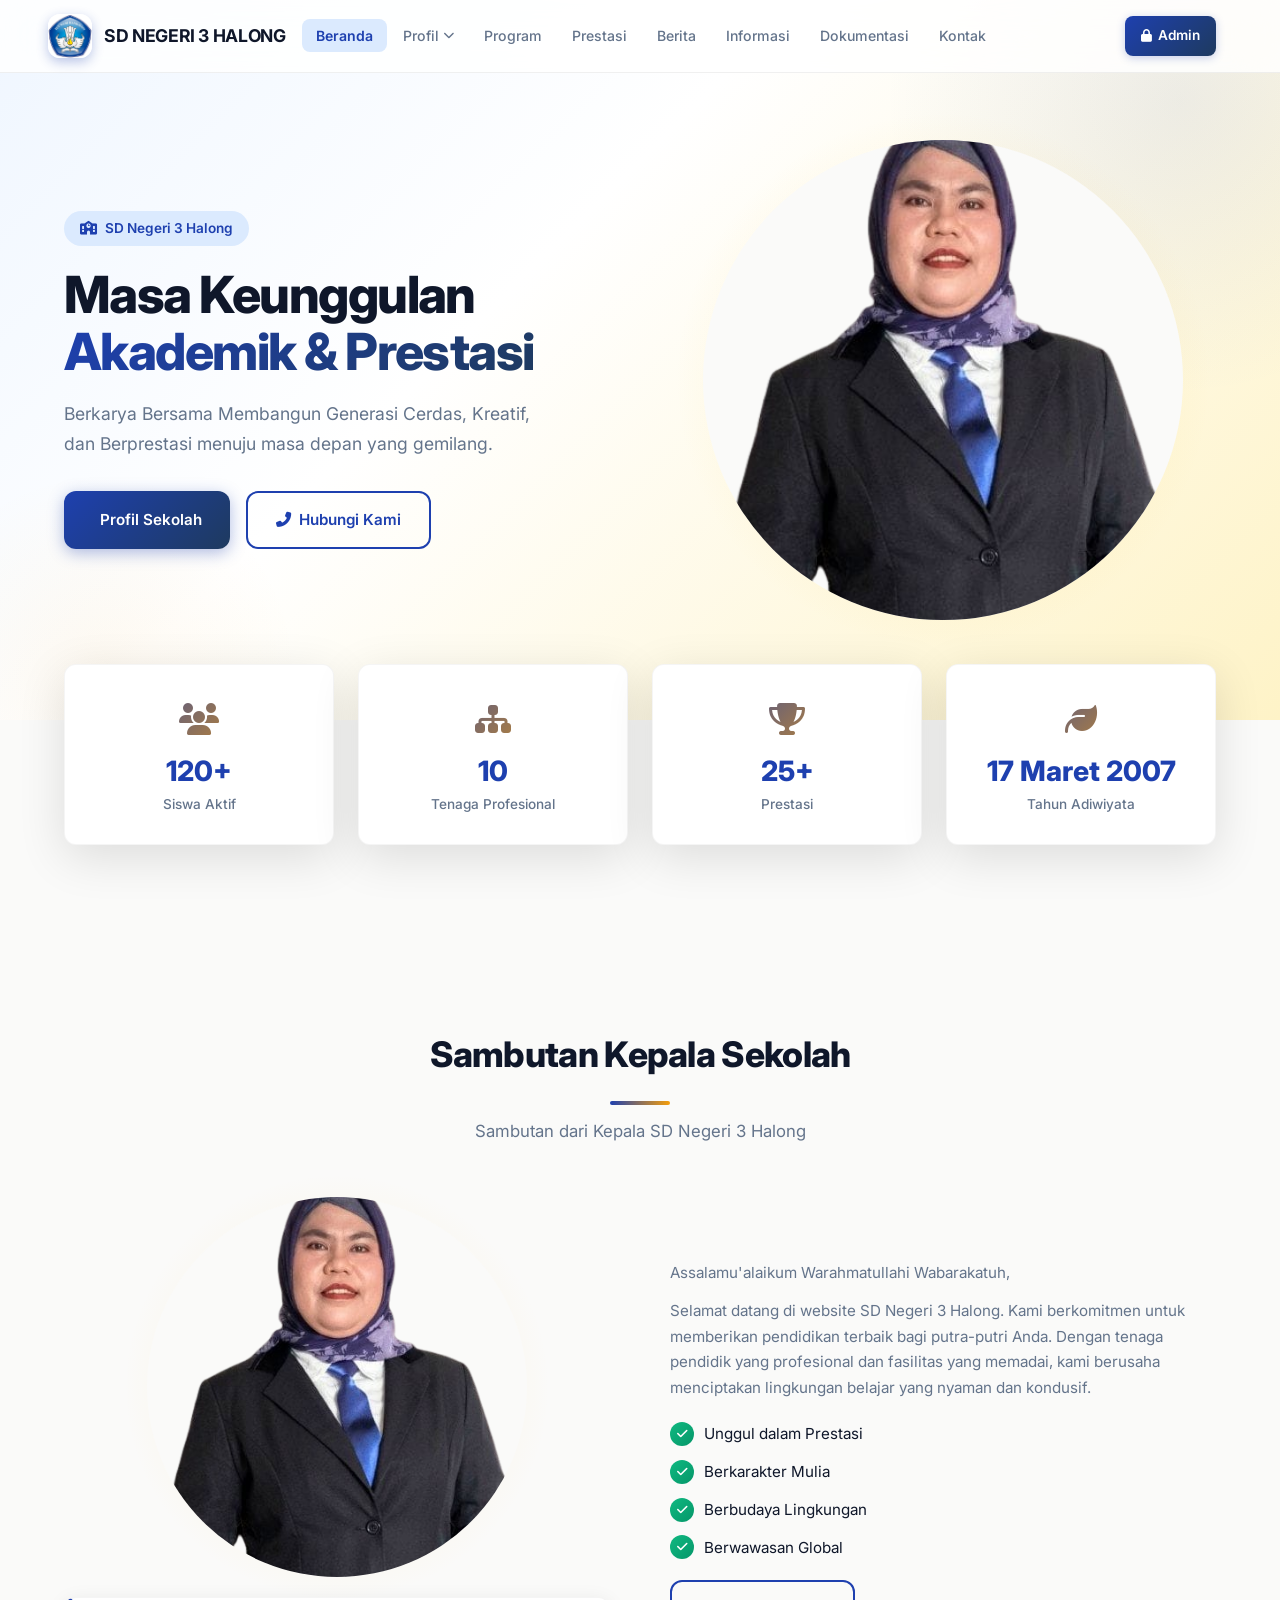
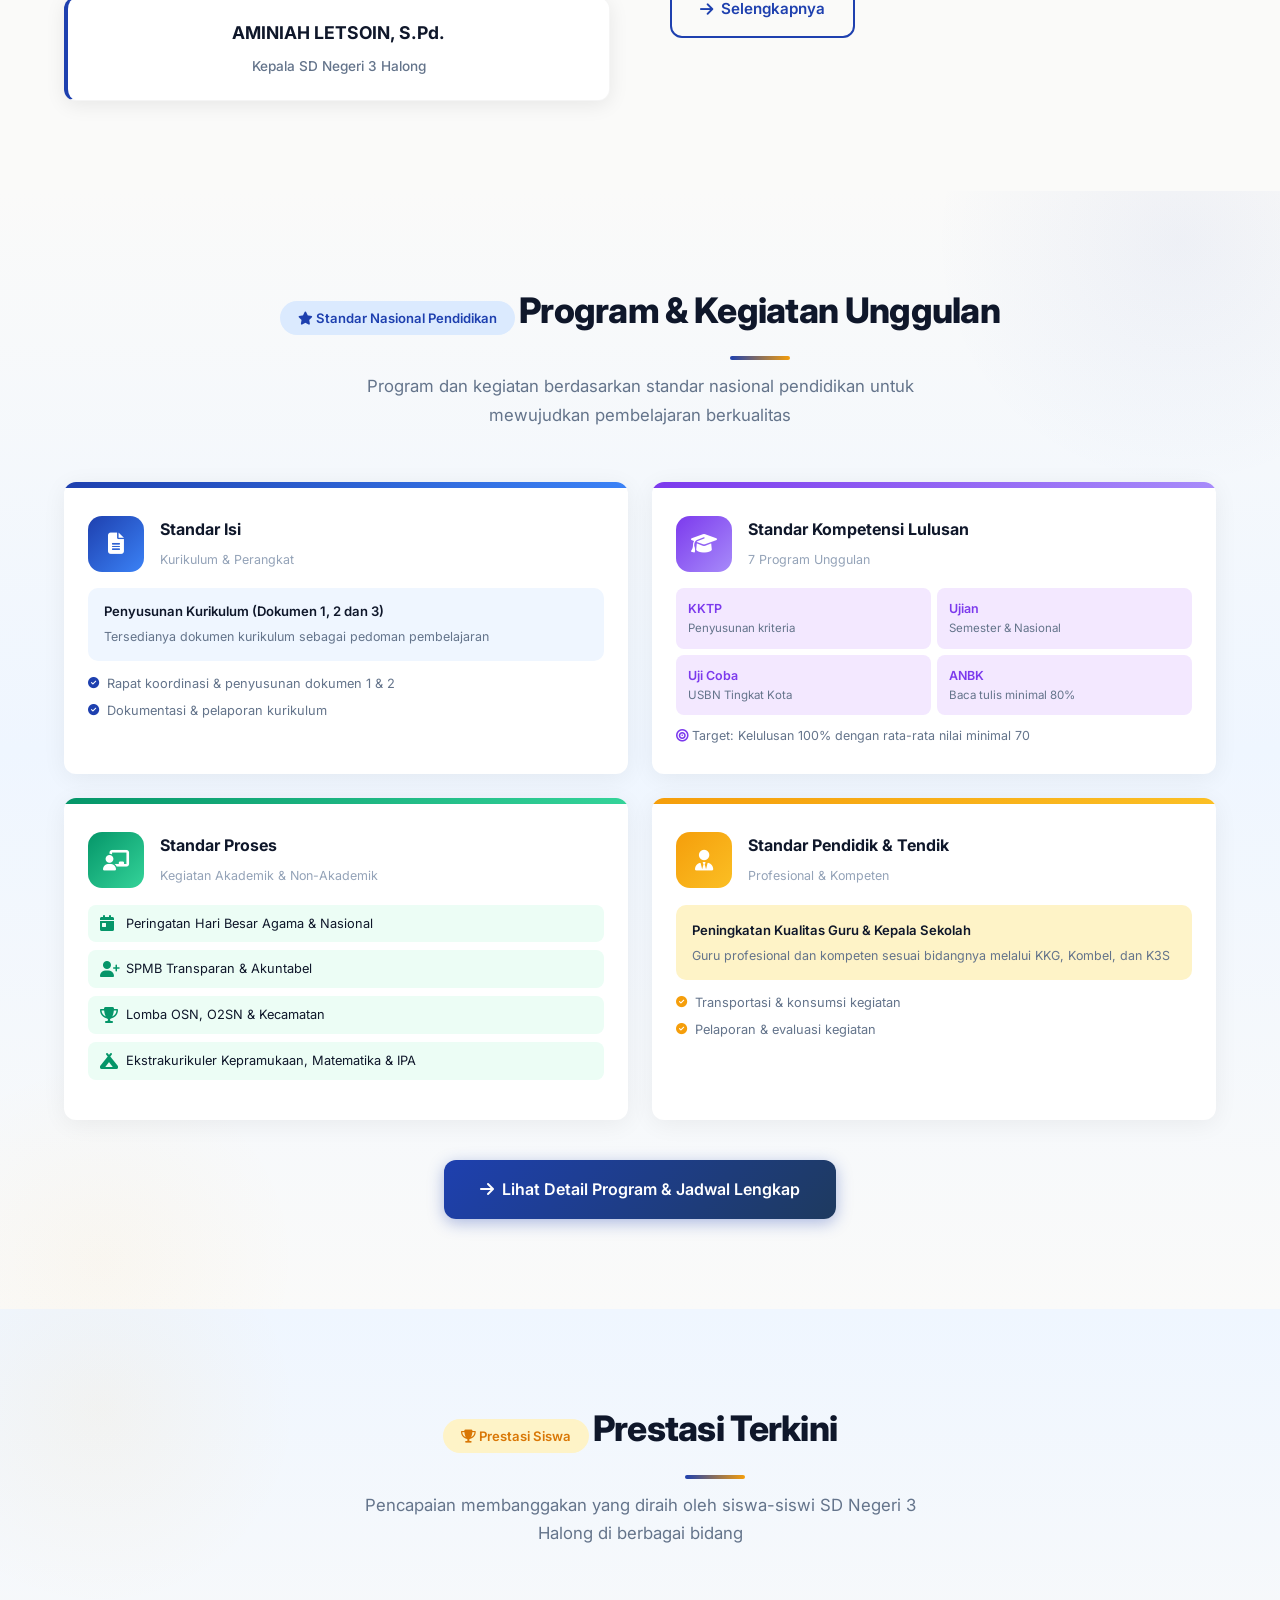
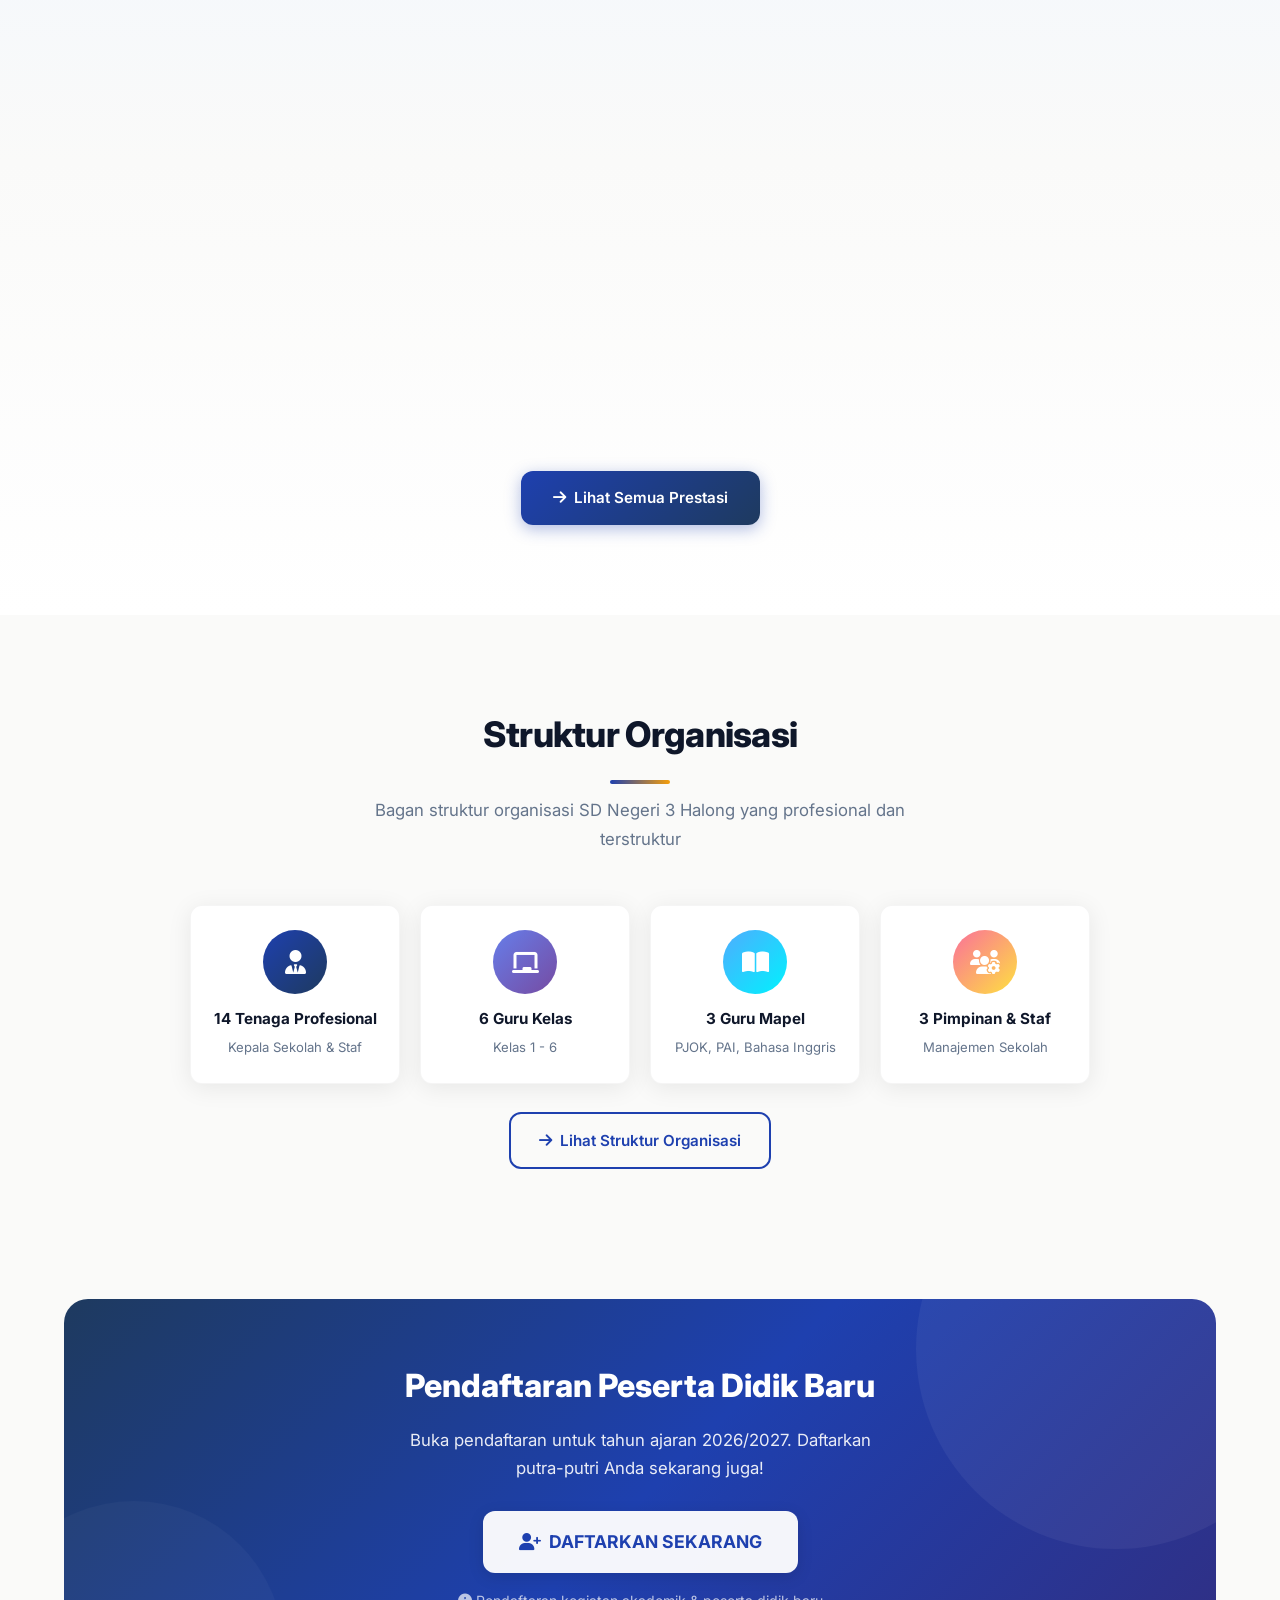
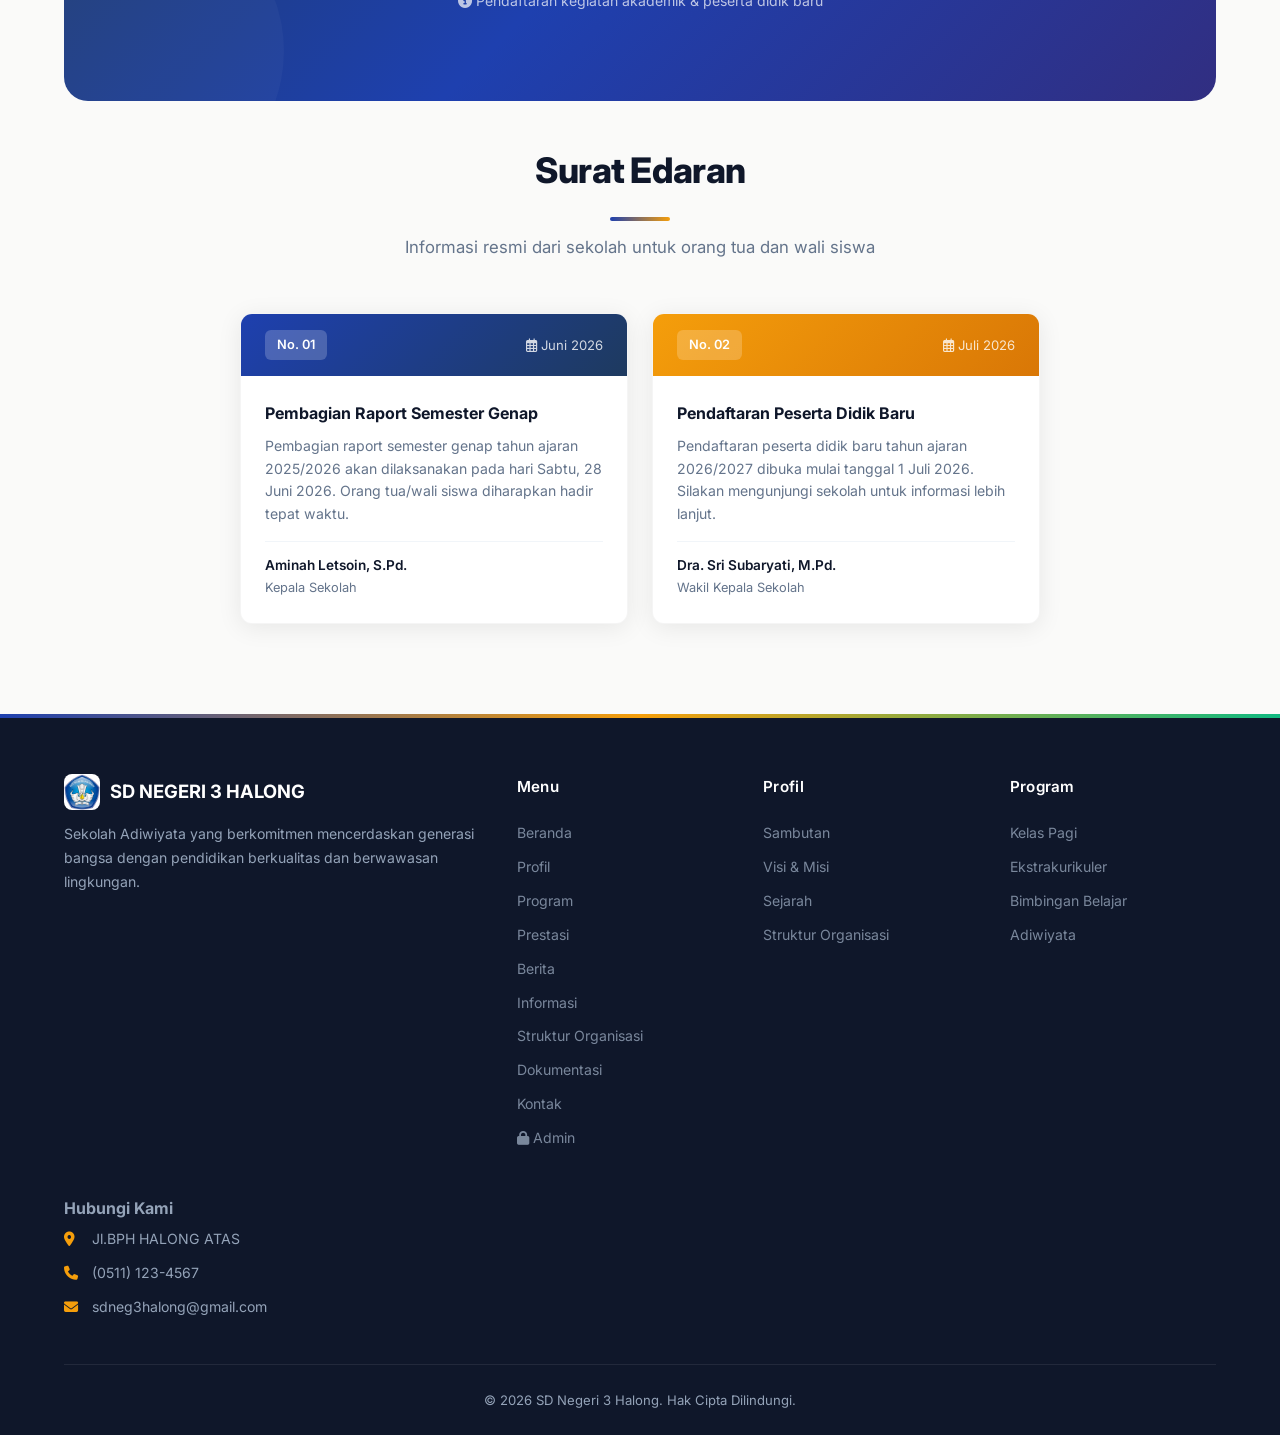
==== commit 77d9cb25: "Fix: perbaiki urutan sortir prestasi - item baru tampil di urutan atas" ====
--- a/index.html
+++ b/index.html
@@ -733,7 +733,7 @@
       allPrestasi.sort(function (a, b) {
         var yearDiff = parseInt(b.date || 0) - parseInt(a.date || 0);
         if (yearDiff !== 0) return yearDiff;
-        return b._sortKey - a._sortKey;
+        return a._sortKey - b._sortKey;
       });
 
       // Take top 3
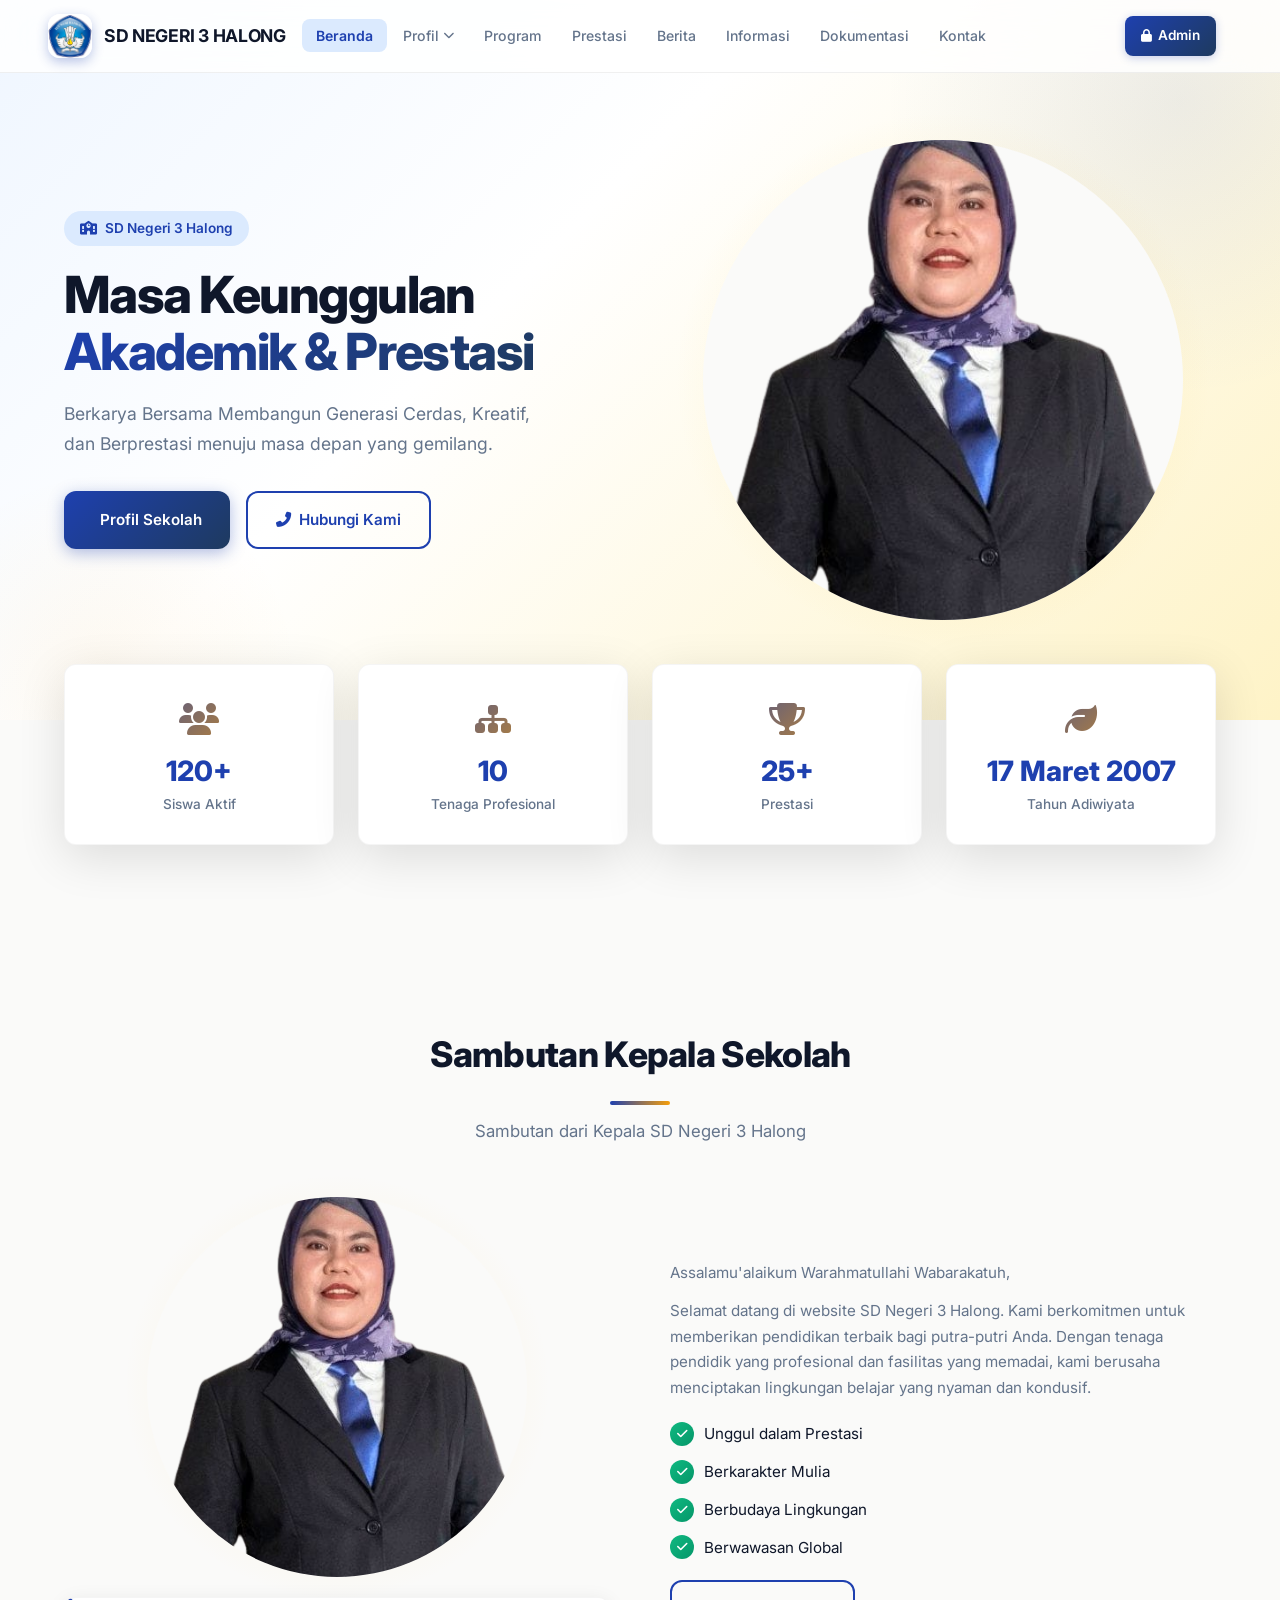
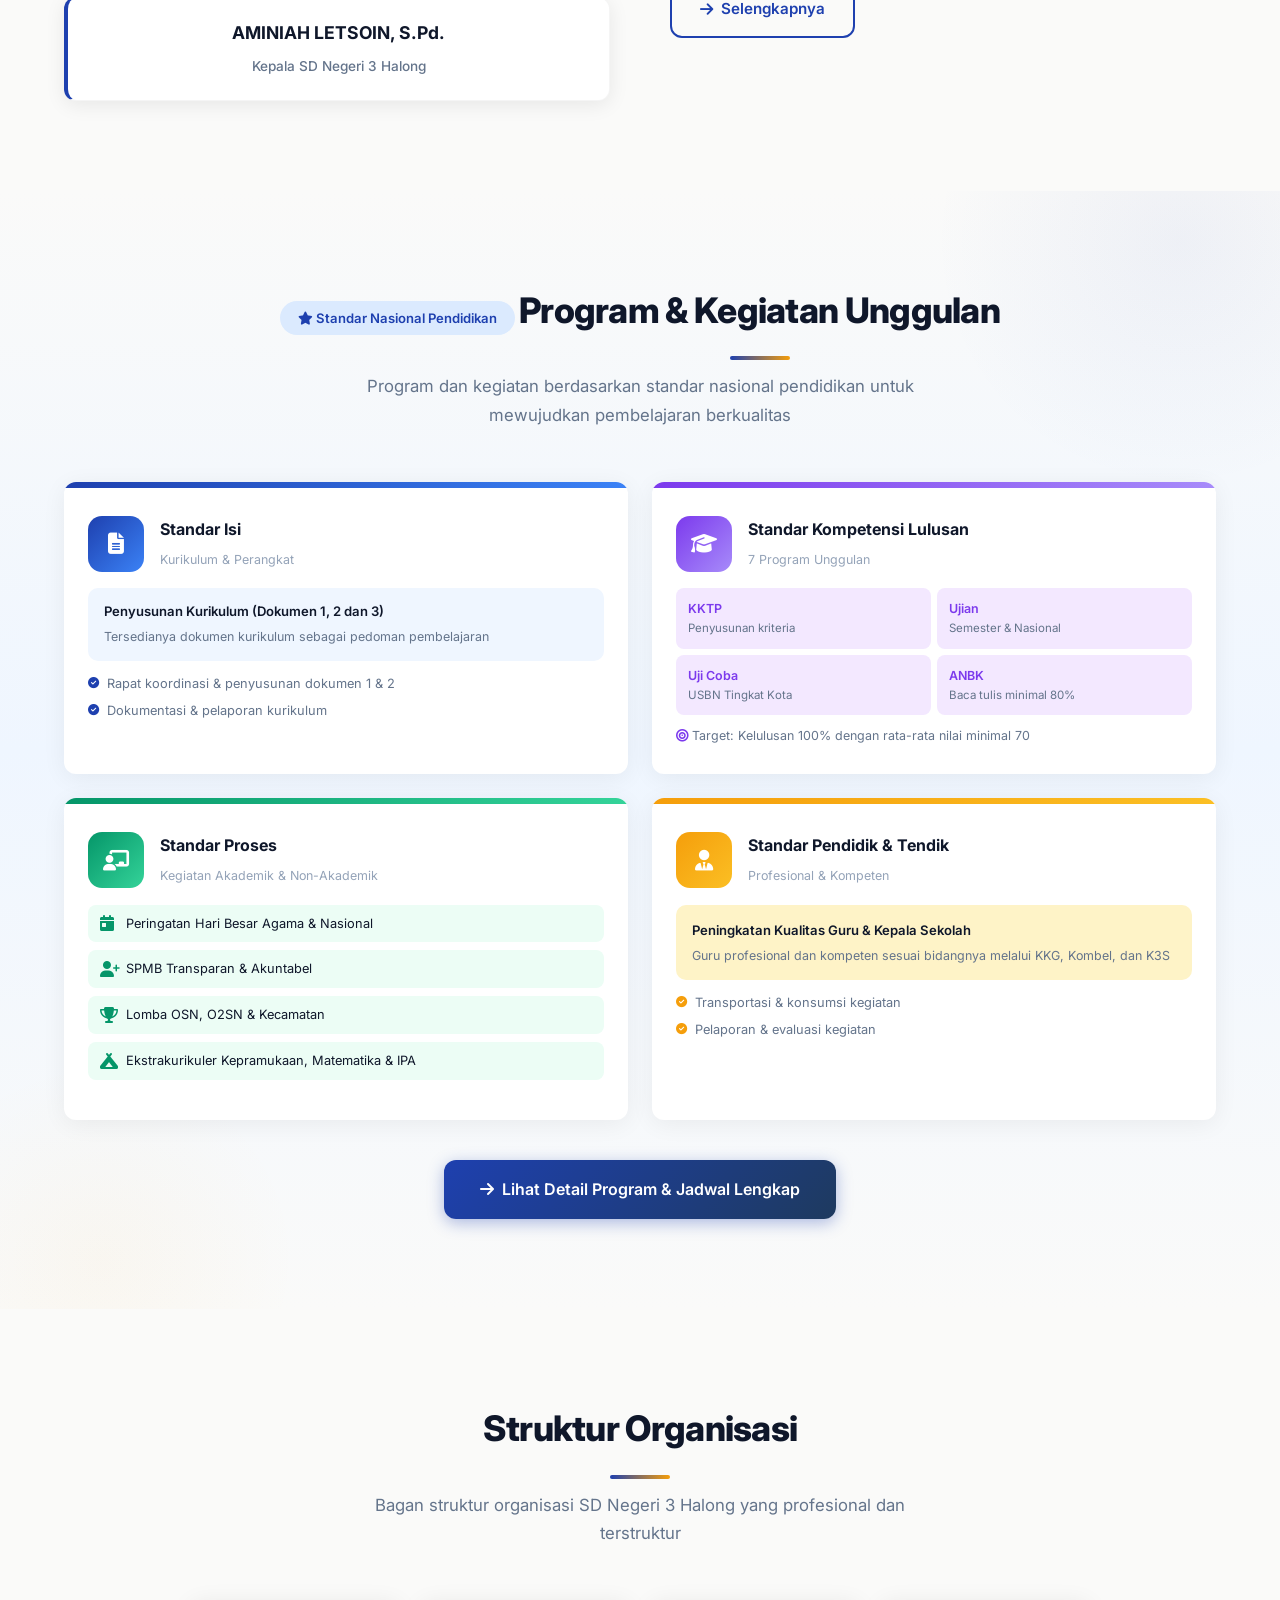
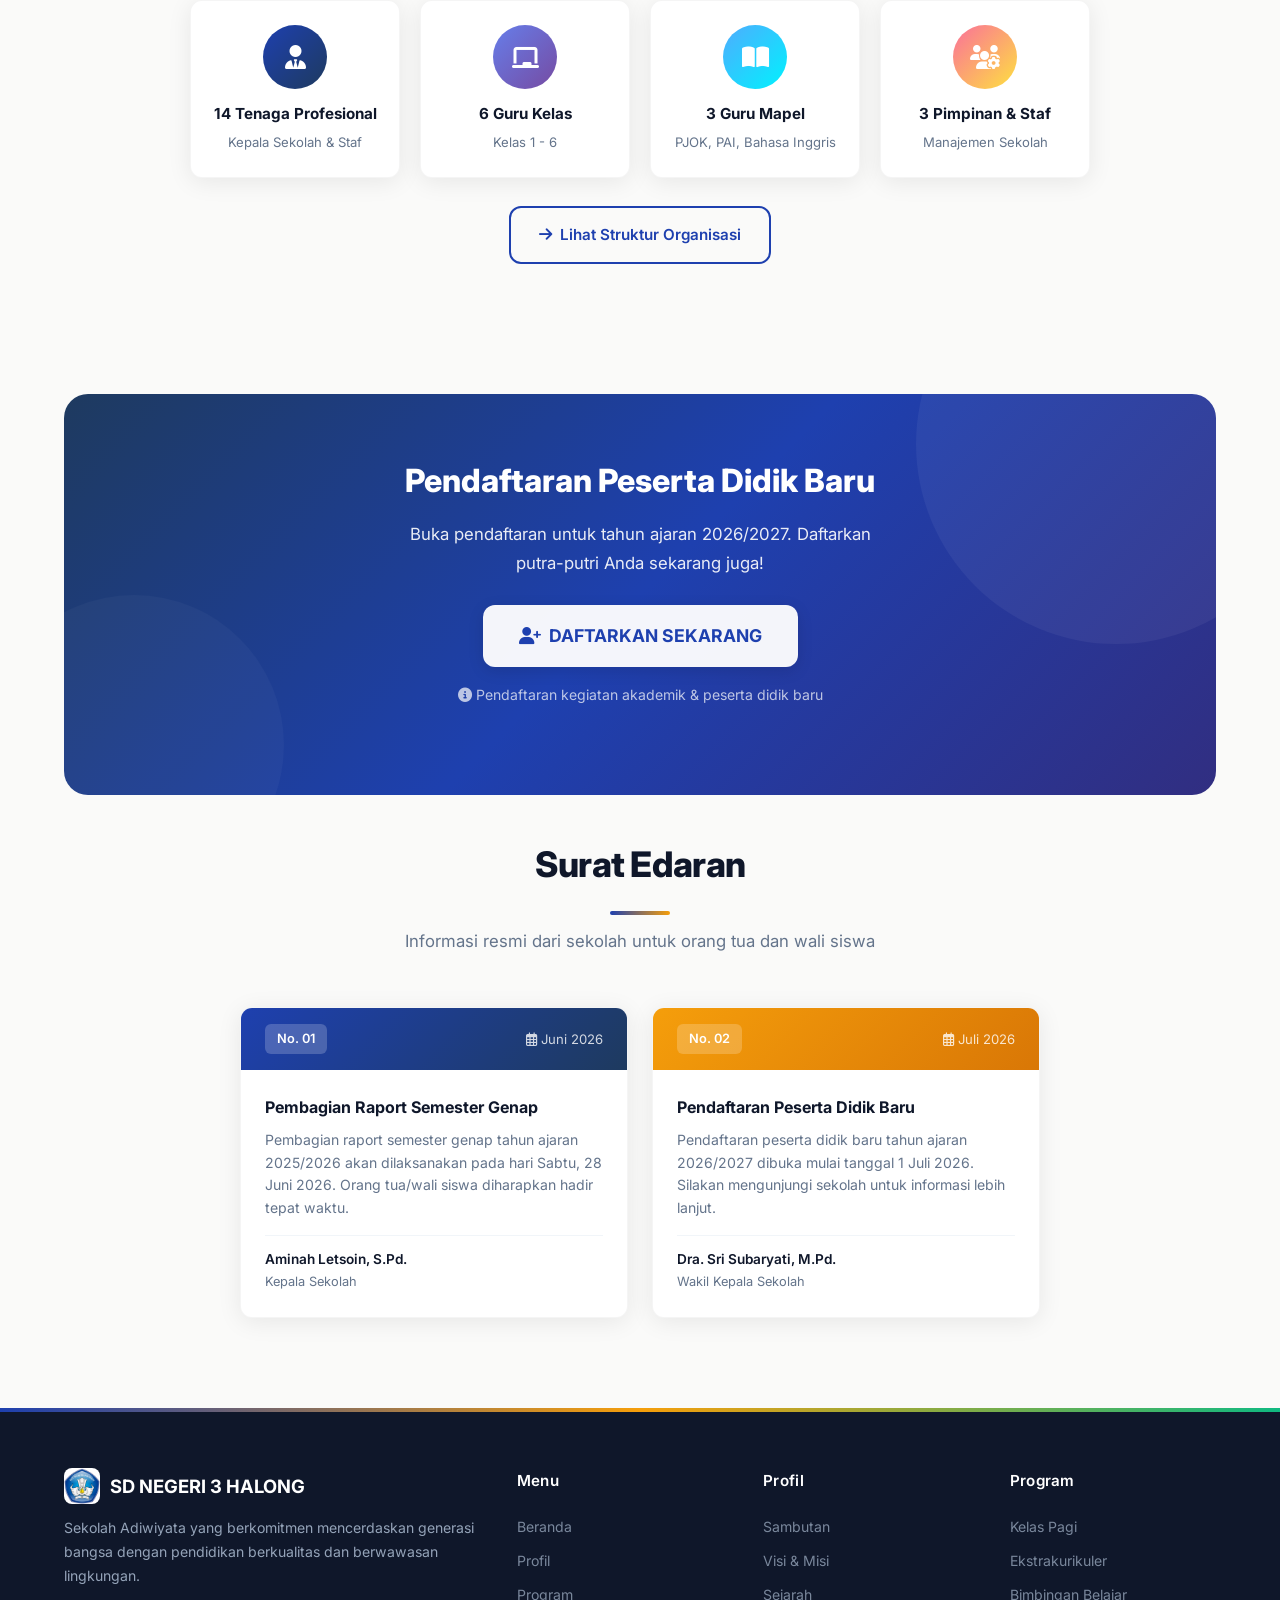
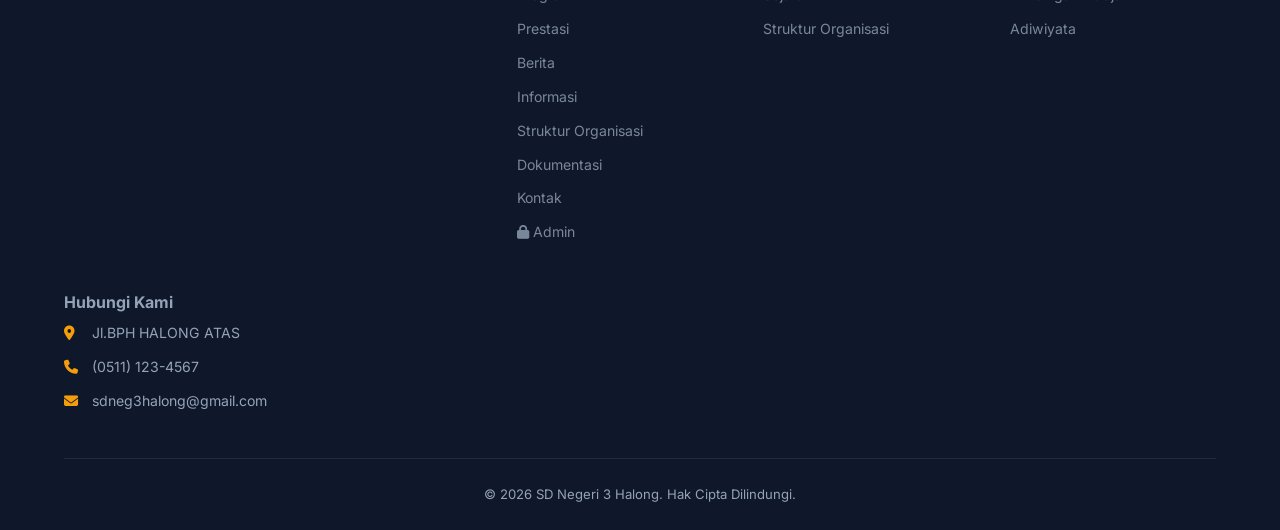
==== commit 581e4f18: "Update website" ====
--- a/index.html
+++ b/index.html
@@ -457,31 +457,6 @@
     </div>
   </section>
 
-  <!-- PRESTASI -->
-  <section class="section"
-    style="background: linear-gradient(180deg, var(--primary-lighter) 0%, var(--bg) 50%, var(--white) 100%); position: relative; overflow: hidden;">
-    <div
-      style="position: absolute; width: 400px; height: 400px; border-radius: 50%; background: radial-gradient(circle, rgba(245,158,11,.05) 0%, transparent 70%); top: -100px; left: -100px; pointer-events: none;">
-    </div>
-    <div class="container" style="position: relative; z-index: 1;">
-      <div class="section-title animate-on-scroll">
-        <span
-          style="display: inline-block; background: var(--accent-light); color: var(--accent-dark); padding: 6px 18px; border-radius: 20px; font-size: .82rem; font-weight: 600; margin-bottom: 12px;">
-          <i class="fas fa-trophy"></i> Prestasi Siswa
-        </span>
-        <h2>Prestasi Terkini</h2>
-        <p>Pencapaian membanggakan yang diraih oleh siswa-siswi SD Negeri 3 Halong di berbagai bidang</p>
-      </div>
-      <div class="news-grid" id="homePrestasiGrid">
-        <!-- Rendering dynamic... -->
-      </div>
-      <div style="text-align: center; margin-top: 36px;" class="animate-on-scroll">
-        <a href="prestasi.html" class="btn btn-primary" style="padding: 14px 32px;">
-          <i class="fas fa-arrow-right"></i> Lihat Semua Prestasi
-        </a>
-      </div>
-    </div>
-  </section>
 
   <!-- TENAGA PENDIDIK -->
   <section class="section" style="background: var(--bg);">
